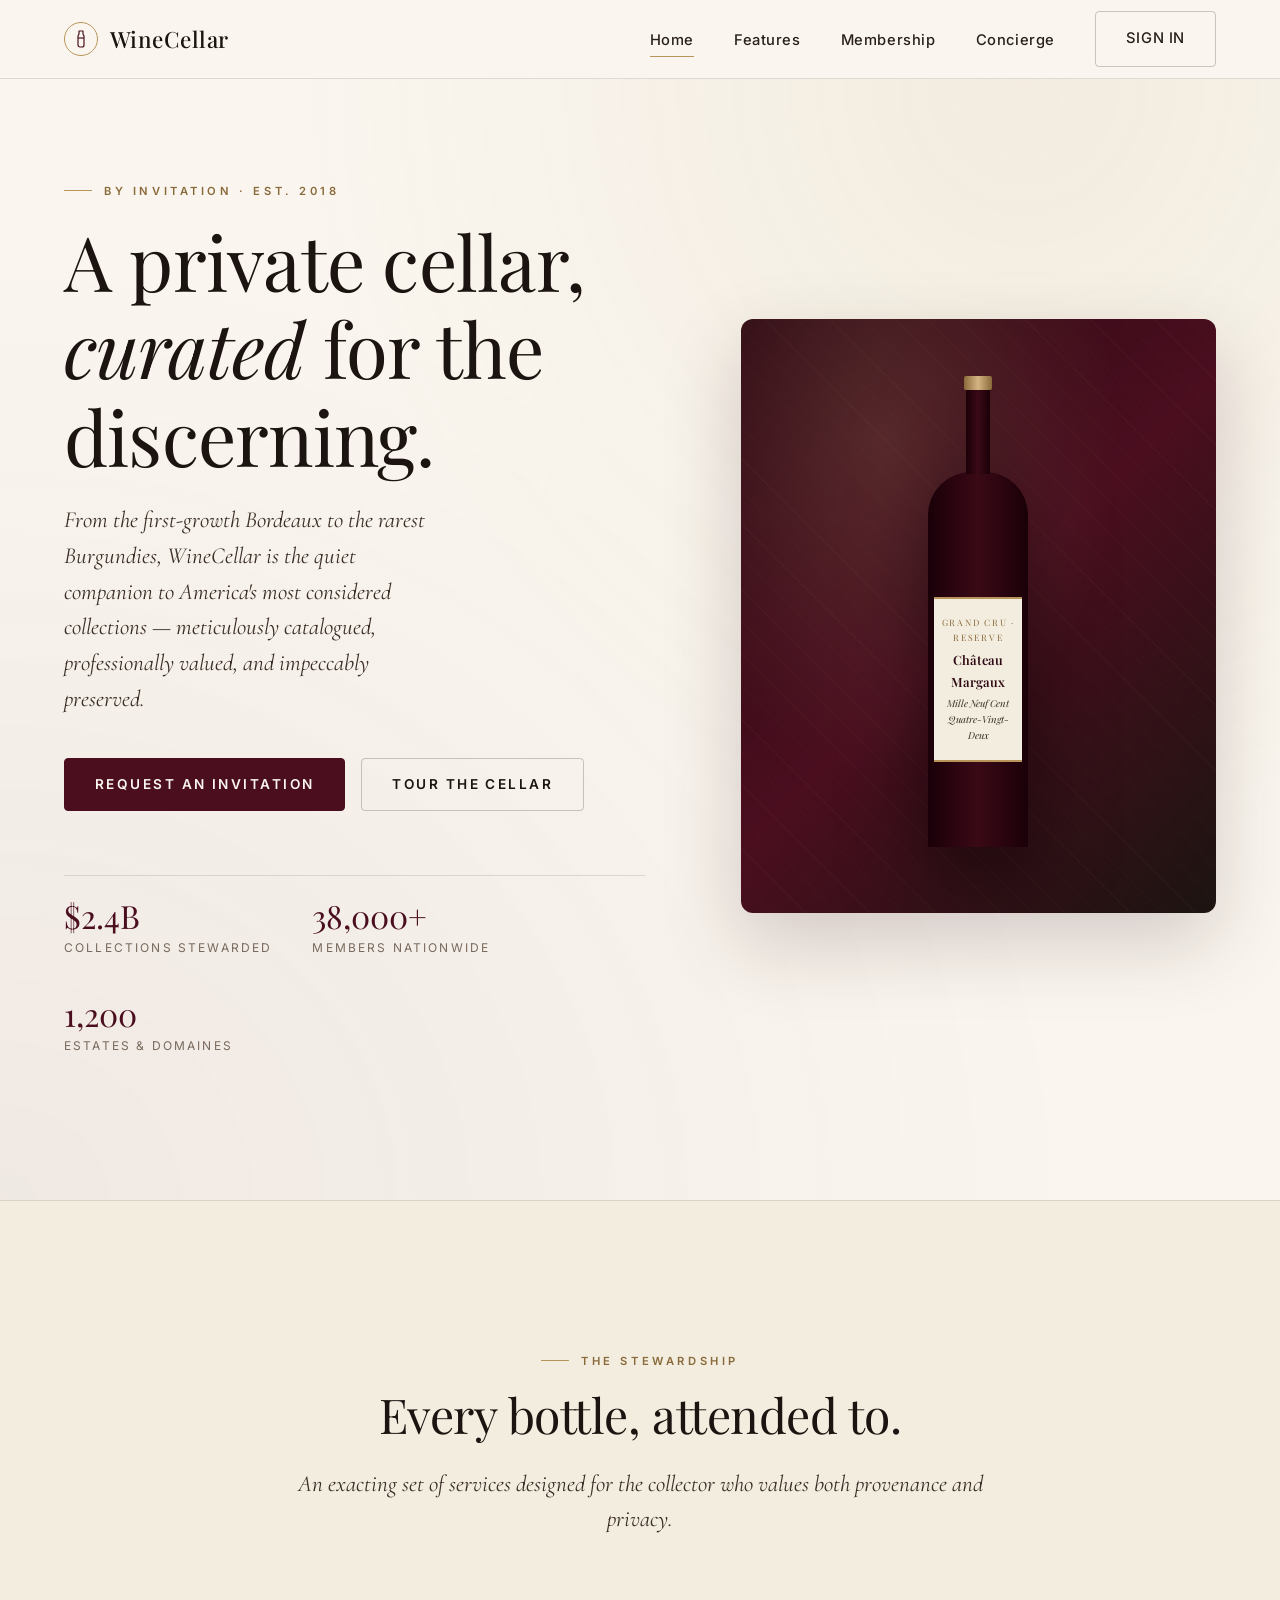
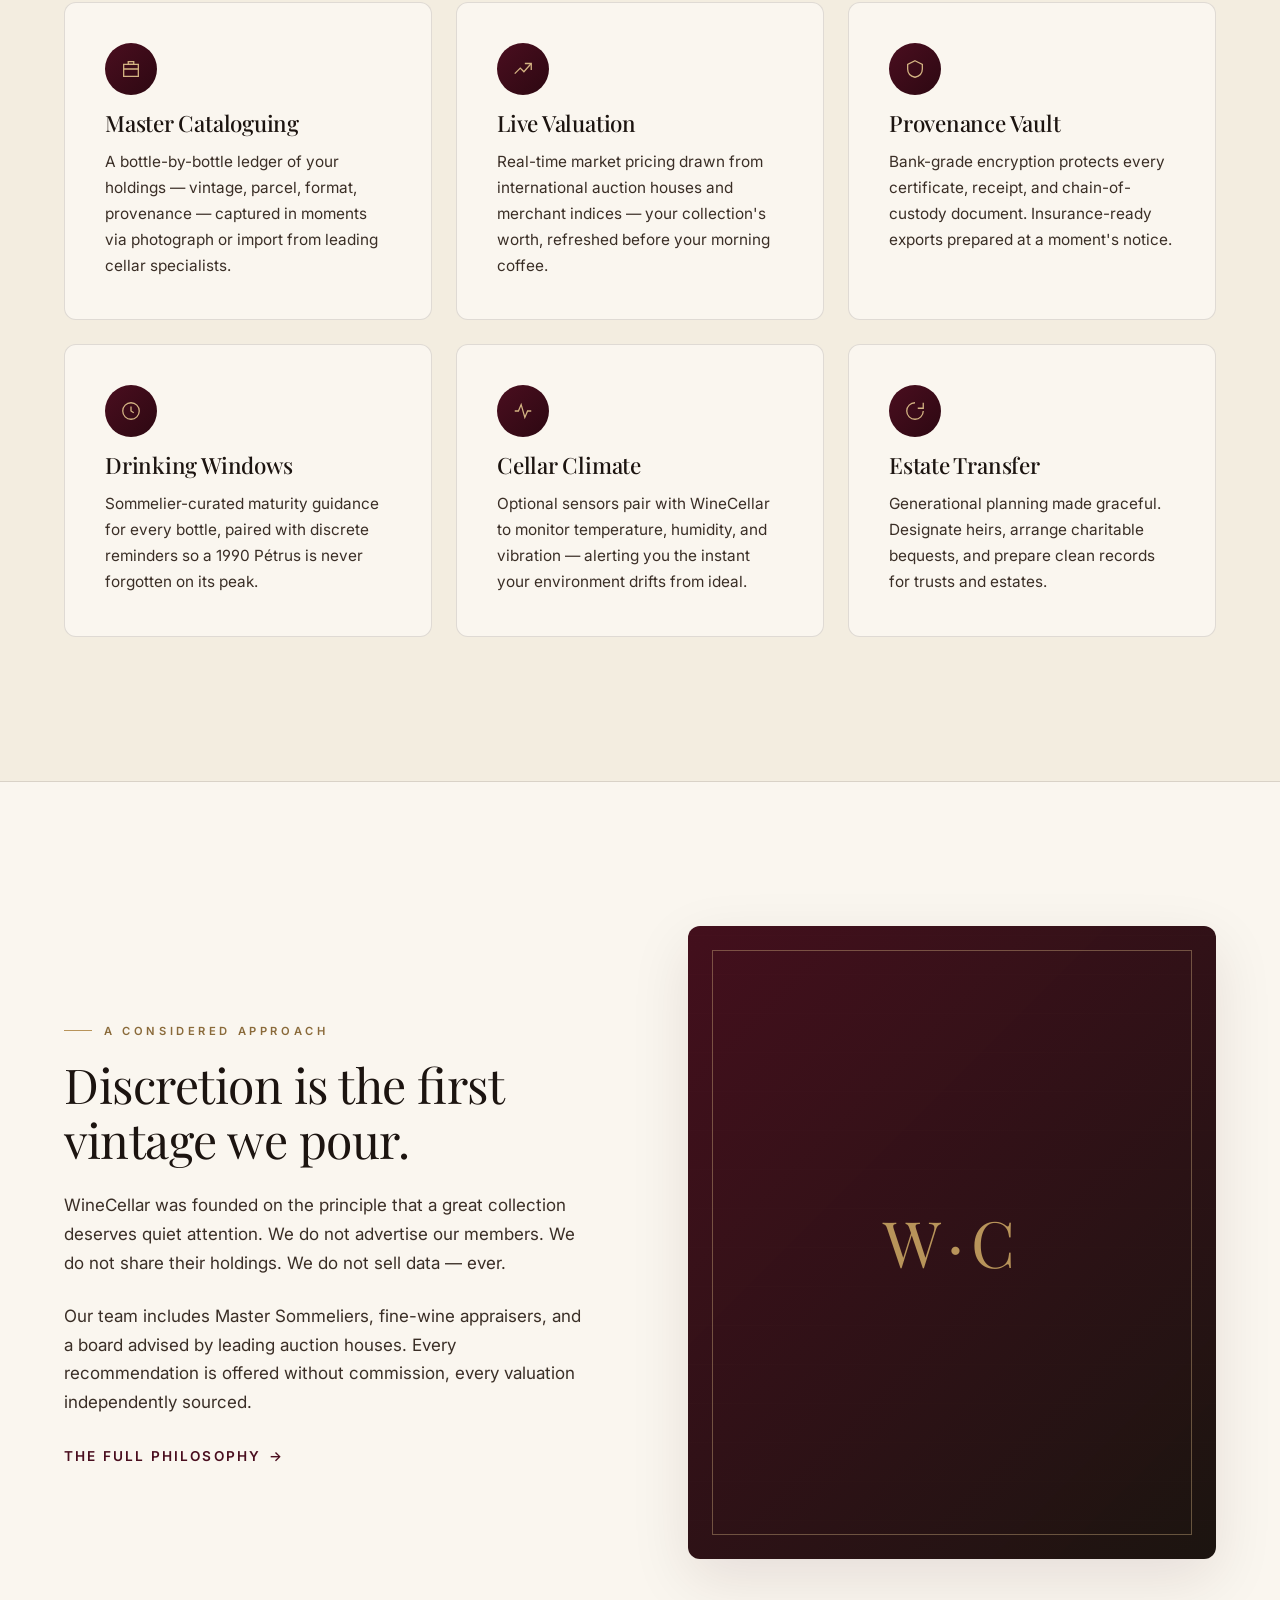
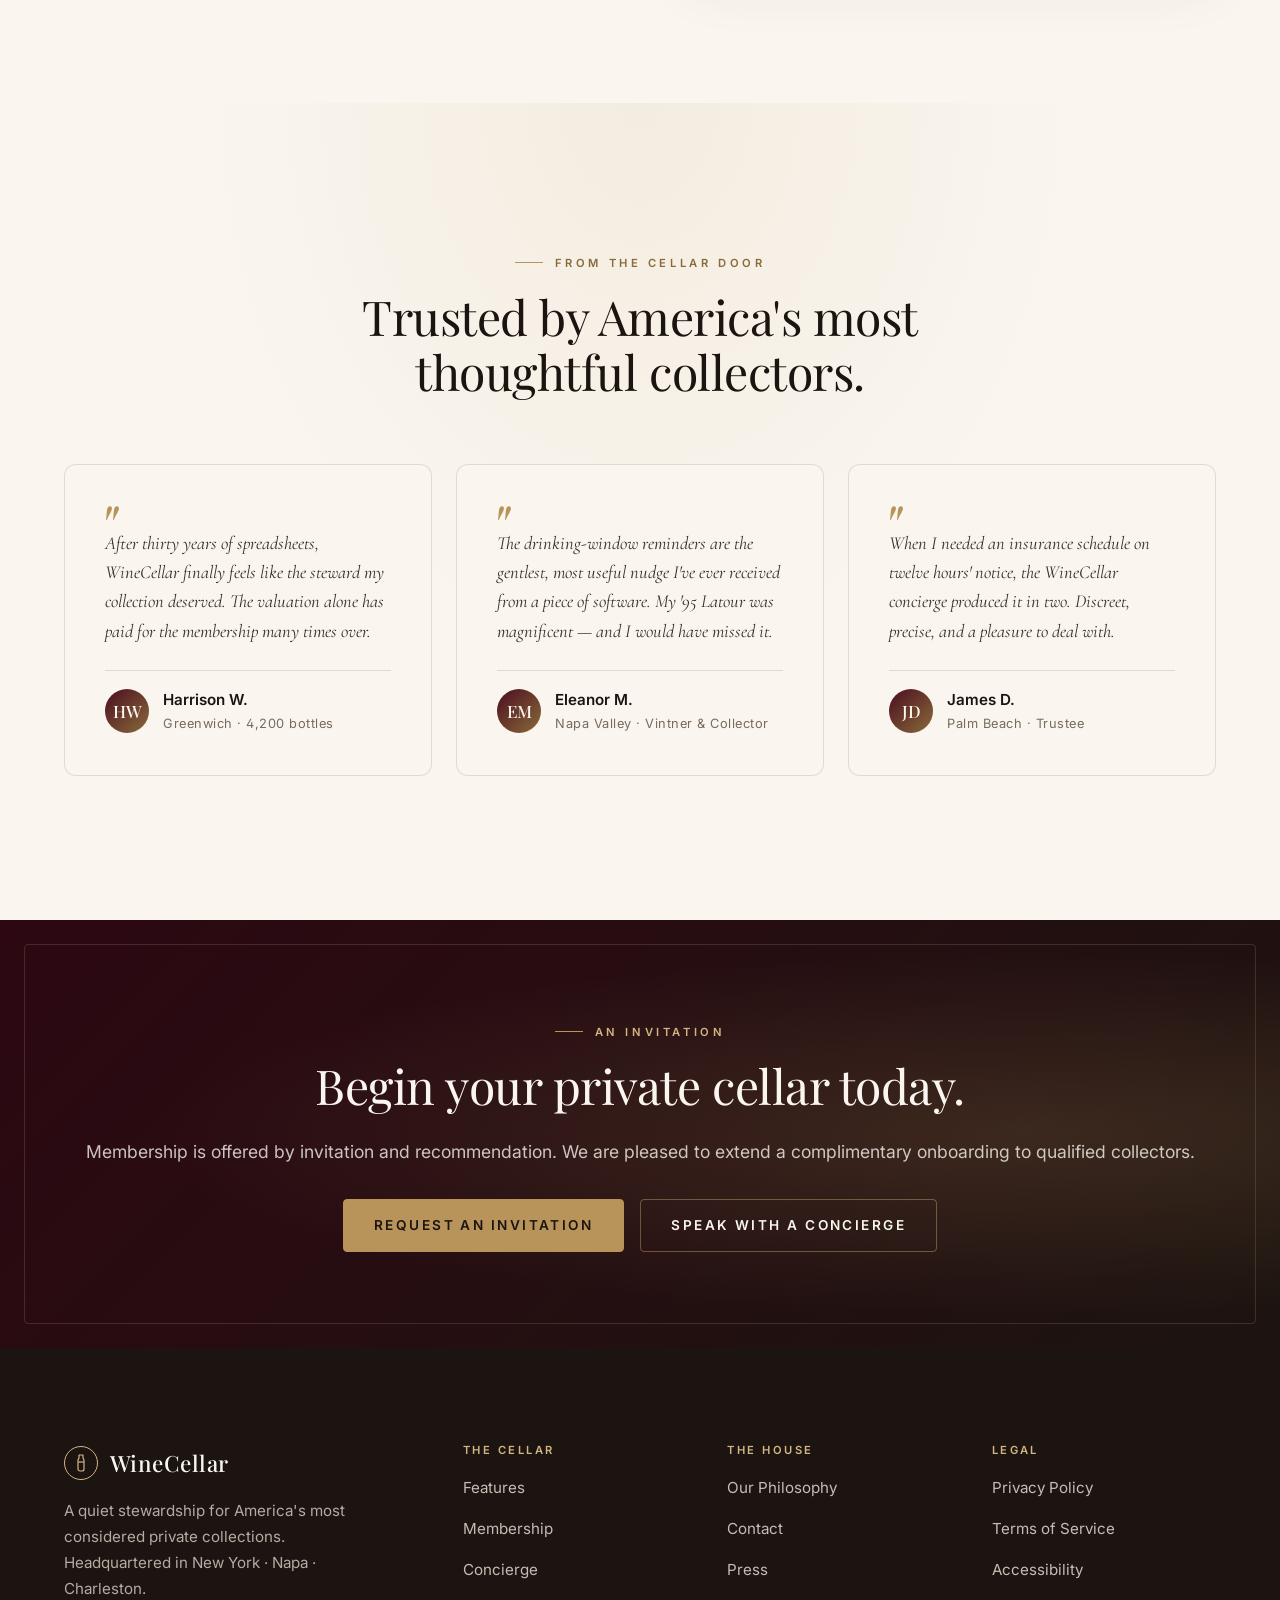
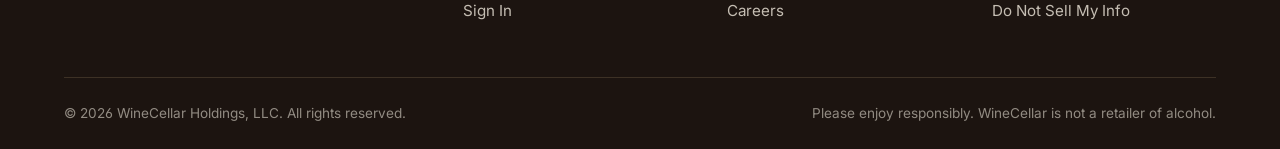
==== index.html @ 5994993a "Add public pages with luxury design system Static HTML/CSS/JS site for WineCellar tailored to U.S. c" ====
<!doctype html>
<html lang="en">
<head>
  <meta charset="utf-8" />
  <meta name="viewport" content="width=device-width, initial-scale=1" />
  <title>WineCellar — A Private Cellar, Curated for the Connoisseur</title>
  <meta name="description" content="The premier digital cellar for American collectors. Catalog, value, and steward your private wine collection with quiet sophistication." />
  <meta property="og:title" content="WineCellar — A Private Cellar, Curated" />
  <meta property="og:description" content="The premier digital cellar for American collectors of fine wine." />
  <meta property="og:type" content="website" />
  <link rel="preconnect" href="https://fonts.googleapis.com" />
  <link rel="preconnect" href="https://fonts.gstatic.com" crossorigin />
  <link href="https://fonts.googleapis.com/css2?family=Cormorant+Garamond:ital,wght@0,400;0,500;0,600;1,400;1,500&family=Inter:wght@400;500;600;700&family=Playfair+Display:ital,wght@0,400;0,500;0,600;1,400&display=swap" rel="stylesheet" />
  <link rel="stylesheet" href="assets/css/styles.css" />
</head>
<body>

<header class="nav">
  <div class="nav-inner">
    <a class="brand" href="index.html" aria-label="WineCellar home">
      <span class="brand-mark" aria-hidden="true">
        <svg width="14" height="18" viewBox="0 0 14 18" fill="none" xmlns="http://www.w3.org/2000/svg">
          <path d="M5 1h4v3l1 2v9a2 2 0 0 1-2 2H6a2 2 0 0 1-2-2V6l1-2V1Z" stroke="currentColor" stroke-width="1.2" stroke-linejoin="round"/>
          <path d="M4 8h6" stroke="currentColor" stroke-width="1.2"/>
        </svg>
      </span>
      WineCellar
    </a>
    <nav>
      <ul class="nav-links">
        <li><a href="index.html">Home</a></li>
        <li><a href="features.html">Features</a></li>
        <li><a href="pricing.html">Membership</a></li>
        <li><a href="support.html">Concierge</a></li>
        <li><a href="#" class="btn btn-ghost">Sign In</a></li>
      </ul>
      <button class="nav-toggle" aria-expanded="false" aria-label="Open menu">
        <svg width="22" height="22" viewBox="0 0 24 24" fill="none" stroke="currentColor" stroke-width="1.6"><path d="M4 7h16M4 12h16M4 17h16"/></svg>
      </button>
    </nav>
  </div>
</header>

<main>

<!-- HERO -->
<section class="hero">
  <div class="container">
    <div class="hero-grid">
      <div class="reveal">
        <span class="eyebrow">By Invitation · Est. 2018</span>
        <h1>A private cellar,<br/><em>curated&nbsp;</em>for the discerning.</h1>
        <p class="lede">From the first-growth Bordeaux to the rarest Burgundies, WineCellar is the quiet companion to America's most considered collections — meticulously catalogued, professionally valued, and impeccably preserved.</p>
        <div class="hero-actions">
          <a href="pricing.html" class="btn btn-primary">Request an Invitation</a>
          <a href="features.html" class="btn btn-ghost">Tour the Cellar</a>
        </div>
        <div class="hero-meta">
          <div class="hero-meta-item">
            <span class="num">$2.4B</span>
            <span class="label">Collections Stewarded</span>
          </div>
          <div class="hero-meta-item">
            <span class="num">38,000+</span>
            <span class="label">Members Nationwide</span>
          </div>
          <div class="hero-meta-item">
            <span class="num">1,200</span>
            <span class="label">Estates &amp; Domaines</span>
          </div>
        </div>
      </div>
      <div class="hero-art reveal" aria-hidden="true">
        <div class="hero-art-inner">
          <div class="bottle">
            <div class="bottle-neck"></div>
            <div class="bottle-shoulder"></div>
            <div class="bottle-body">
              <div class="bottle-label">
                <div class="label-mark">Grand Cru · Reserve</div>
                <div class="label-name">Château Margaux</div>
                <div class="label-year">Mille Neuf Cent Quatre-Vingt-Deux</div>
              </div>
            </div>
          </div>
        </div>
      </div>
    </div>
  </div>
</section>

<!-- FEATURES -->
<section class="features">
  <div class="container">
    <div class="features-head reveal">
      <span class="eyebrow">The Stewardship</span>
      <h2>Every bottle, attended to.</h2>
      <p class="lede">An exacting set of services designed for the collector who values both provenance and privacy.</p>
    </div>
    <div class="features-grid">
      <article class="feature-card reveal">
        <div class="feature-icon" aria-hidden="true">
          <svg width="22" height="22" viewBox="0 0 24 24" fill="none" stroke="currentColor" stroke-width="1.4"><path d="M4 7h16v13H4z"/><path d="M9 4h6v3H9zM4 12h16"/></svg>
        </div>
        <h3>Master Cataloguing</h3>
        <p>A bottle-by-bottle ledger of your holdings — vintage, parcel, format, provenance — captured in moments via photograph or import from leading cellar specialists.</p>
      </article>
      <article class="feature-card reveal">
        <div class="feature-icon" aria-hidden="true">
          <svg width="22" height="22" viewBox="0 0 24 24" fill="none" stroke="currentColor" stroke-width="1.4"><path d="M3 17l6-6 4 4 8-9"/><path d="M14 6h7v7"/></svg>
        </div>
        <h3>Live Valuation</h3>
        <p>Real-time market pricing drawn from international auction houses and merchant indices — your collection's worth, refreshed before your morning coffee.</p>
      </article>
      <article class="feature-card reveal">
        <div class="feature-icon" aria-hidden="true">
          <svg width="22" height="22" viewBox="0 0 24 24" fill="none" stroke="currentColor" stroke-width="1.4"><path d="M12 3l8 4v5c0 5-3.5 8-8 9-4.5-1-8-4-8-9V7l8-4z"/></svg>
        </div>
        <h3>Provenance Vault</h3>
        <p>Bank-grade encryption protects every certificate, receipt, and chain-of-custody document. Insurance-ready exports prepared at a moment's notice.</p>
      </article>
      <article class="feature-card reveal">
        <div class="feature-icon" aria-hidden="true">
          <svg width="22" height="22" viewBox="0 0 24 24" fill="none" stroke="currentColor" stroke-width="1.4"><circle cx="12" cy="12" r="9"/><path d="M12 7v5l3 2"/></svg>
        </div>
        <h3>Drinking Windows</h3>
        <p>Sommelier-curated maturity guidance for every bottle, paired with discrete reminders so a 1990 Pétrus is never forgotten on its peak.</p>
      </article>
      <article class="feature-card reveal">
        <div class="feature-icon" aria-hidden="true">
          <svg width="22" height="22" viewBox="0 0 24 24" fill="none" stroke="currentColor" stroke-width="1.4"><path d="M3 12h4l3-7 4 14 3-7h4"/></svg>
        </div>
        <h3>Cellar Climate</h3>
        <p>Optional sensors pair with WineCellar to monitor temperature, humidity, and vibration — alerting you the instant your environment drifts from ideal.</p>
      </article>
      <article class="feature-card reveal">
        <div class="feature-icon" aria-hidden="true">
          <svg width="22" height="22" viewBox="0 0 24 24" fill="none" stroke="currentColor" stroke-width="1.4"><path d="M21 12a9 9 0 1 1-9-9"/><path d="M21 3v6h-6"/></svg>
        </div>
        <h3>Estate Transfer</h3>
        <p>Generational planning made graceful. Designate heirs, arrange charitable bequests, and prepare clean records for trusts and estates.</p>
      </article>
    </div>
  </div>
</section>

<!-- EDITORIAL SPLIT -->
<section>
  <div class="container">
    <div class="split">
      <div class="reveal">
        <span class="eyebrow">A Considered Approach</span>
        <h2>Discretion is the first vintage we pour.</h2>
        <p>WineCellar was founded on the principle that a great collection deserves quiet attention. We do not advertise our members. We do not share their holdings. We do not sell data — ever.</p>
        <p>Our team includes Master Sommeliers, fine-wine appraisers, and a board advised by leading auction houses. Every recommendation is offered without commission, every valuation independently sourced.</p>
        <a href="features.html" class="btn-link">The full philosophy</a>
      </div>
      <div class="split-image reveal" aria-hidden="true">
        <div class="ornament">W·C</div>
      </div>
    </div>
  </div>
</section>

<!-- TESTIMONIALS -->
<section class="testimonials">
  <div class="container">
    <div class="features-head reveal">
      <span class="eyebrow">From the Cellar Door</span>
      <h2>Trusted by America's most thoughtful collectors.</h2>
    </div>
    <div class="testimonial-grid">
      <article class="testimonial reveal">
        <p class="testimonial-quote">After thirty years of spreadsheets, WineCellar finally feels like the steward my collection deserved. The valuation alone has paid for the membership many times over.</p>
        <div class="testimonial-meta">
          <div class="testimonial-avatar" aria-hidden="true">HW</div>
          <div>
            <div class="testimonial-name">Harrison W.</div>
            <div class="testimonial-role">Greenwich · 4,200 bottles</div>
          </div>
        </div>
      </article>
      <article class="testimonial reveal">
        <p class="testimonial-quote">The drinking-window reminders are the gentlest, most useful nudge I've ever received from a piece of software. My '95 Latour was magnificent — and I would have missed it.</p>
        <div class="testimonial-meta">
          <div class="testimonial-avatar" aria-hidden="true">EM</div>
          <div>
            <div class="testimonial-name">Eleanor M.</div>
            <div class="testimonial-role">Napa Valley · Vintner &amp; Collector</div>
          </div>
        </div>
      </article>
      <article class="testimonial reveal">
        <p class="testimonial-quote">When I needed an insurance schedule on twelve hours' notice, the WineCellar concierge produced it in two. Discreet, precise, and a pleasure to deal with.</p>
        <div class="testimonial-meta">
          <div class="testimonial-avatar" aria-hidden="true">JD</div>
          <div>
            <div class="testimonial-name">James D.</div>
            <div class="testimonial-role">Palm Beach · Trustee</div>
          </div>
        </div>
      </article>
    </div>
  </div>
</section>

<!-- CTA STRIP -->
<section class="cta-strip">
  <div class="container reveal">
    <span class="eyebrow">An Invitation</span>
    <h2>Begin your private cellar today.</h2>
    <p>Membership is offered by invitation and recommendation. We are pleased to extend a complimentary onboarding to qualified collectors.</p>
    <div style="margin-top: 2rem; display: flex; gap: 1rem; justify-content: center; flex-wrap: wrap;">
      <a href="pricing.html" class="btn btn-primary">Request an Invitation</a>
      <a href="support.html" class="btn btn-ghost" style="color: var(--ivory); border-color: rgba(212,180,131,0.4);">Speak with a Concierge</a>
    </div>
  </div>
</section>

</main>

<!-- FOOTER -->
<footer class="footer">
  <div class="container">
    <div class="footer-grid">
      <div>
        <a class="brand" href="index.html">
          <span class="brand-mark" aria-hidden="true" style="border-color: var(--gold-light); color: var(--gold-light);">
            <svg width="14" height="18" viewBox="0 0 14 18" fill="none"><path d="M5 1h4v3l1 2v9a2 2 0 0 1-2 2H6a2 2 0 0 1-2-2V6l1-2V1Z" stroke="currentColor" stroke-width="1.2" stroke-linejoin="round"/><path d="M4 8h6" stroke="currentColor" stroke-width="1.2"/></svg>
          </span>
          WineCellar
        </a>
        <p style="margin-top: 1rem; max-width: 32ch;">A quiet stewardship for America's most considered private collections. Headquartered in New York · Napa · Charleston.</p>
      </div>
      <div>
        <h4>The Cellar</h4>
        <ul>
          <li><a href="features.html">Features</a></li>
          <li><a href="pricing.html">Membership</a></li>
          <li><a href="support.html">Concierge</a></li>
          <li><a href="#">Sign In</a></li>
        </ul>
      </div>
      <div>
        <h4>The House</h4>
        <ul>
          <li><a href="index.html#about">Our Philosophy</a></li>
          <li><a href="support.html">Contact</a></li>
          <li><a href="#">Press</a></li>
          <li><a href="#">Careers</a></li>
        </ul>
      </div>
      <div>
        <h4>Legal</h4>
        <ul>
          <li><a href="privacy.html">Privacy Policy</a></li>
          <li><a href="terms.html">Terms of Service</a></li>
          <li><a href="#">Accessibility</a></li>
          <li><a href="#">Do Not Sell My Info</a></li>
        </ul>
      </div>
    </div>
    <div class="footer-bottom">
      <div>© <span data-year>2026</span> WineCellar Holdings, LLC. All rights reserved.</div>
      <div>Please enjoy responsibly. WineCellar is not a retailer of alcohol.</div>
    </div>
  </div>
</footer>

<script src="assets/js/main.js"></script>
</body>
</html>
---- assets/css/styles.css ----
/* ==========================================================================
   WineCellar — Luxury Public Pages
   A refined, editorial design system for collectors and connoisseurs.
   ========================================================================== */

:root {
  /* Palette — inspired by aged Bordeaux, brass, and ivory linen */
  --burgundy: #4a0e1f;
  --burgundy-deep: #2d0812;
  --burgundy-soft: #6b1a2e;
  --gold: #b8945a;
  --gold-light: #d4b483;
  --gold-deep: #8a6a3a;
  --ivory: #faf6ef;
  --cream: #f3ede0;
  --parchment: #ebe2cf;
  --charcoal: #1c1410;
  --slate: #3a2e26;
  --ink: #2a201a;
  --muted: #786a5d;
  --border: rgba(28, 20, 16, 0.12);
  --border-strong: rgba(28, 20, 16, 0.22);

  /* Typography */
  --font-serif: 'Cormorant Garamond', 'Playfair Display', 'Garamond', 'Times New Roman', serif;
  --font-display: 'Playfair Display', 'Cormorant Garamond', 'Garamond', serif;
  --font-sans: 'Inter', -apple-system, BlinkMacSystemFont, 'Segoe UI', system-ui, sans-serif;

  /* Spacing */
  --space-xs: 0.5rem;
  --space-sm: 1rem;
  --space-md: 1.5rem;
  --space-lg: 2.5rem;
  --space-xl: 4rem;
  --space-2xl: 6rem;
  --space-3xl: 9rem;

  /* Layout */
  --container: 1200px;
  --container-narrow: 880px;
  --radius: 4px;
  --radius-lg: 12px;

  /* Shadows */
  --shadow-soft: 0 8px 32px rgba(45, 8, 18, 0.06);
  --shadow-md: 0 20px 60px rgba(45, 8, 18, 0.10);
  --shadow-deep: 0 30px 80px rgba(45, 8, 18, 0.18);

  /* Transitions */
  --ease: cubic-bezier(0.22, 0.61, 0.36, 1);
}

/* Reset ------------------------------------------------------------------ */
*, *::before, *::after { box-sizing: border-box; }
html { scroll-behavior: smooth; -webkit-text-size-adjust: 100%; }
body {
  margin: 0;
  font-family: var(--font-sans);
  font-size: 17px;
  line-height: 1.7;
  color: var(--ink);
  background: var(--ivory);
  -webkit-font-smoothing: antialiased;
  -moz-osx-font-smoothing: grayscale;
  font-feature-settings: 'kern', 'liga', 'ss01';
}
img { max-width: 100%; display: block; }
a { color: var(--burgundy); text-decoration: none; transition: color 0.3s var(--ease); }
a:hover { color: var(--gold-deep); }

/* Typography ------------------------------------------------------------- */
h1, h2, h3, h4 {
  font-family: var(--font-display);
  font-weight: 500;
  color: var(--charcoal);
  letter-spacing: -0.01em;
  line-height: 1.15;
  margin: 0 0 var(--space-md);
}
h1 { font-size: clamp(2.75rem, 6vw, 4.75rem); font-weight: 400; }
h2 { font-size: clamp(2rem, 4vw, 3rem); font-weight: 400; }
h3 { font-size: clamp(1.4rem, 2.4vw, 1.875rem); font-weight: 500; }
h4 { font-size: 1.2rem; font-weight: 600; letter-spacing: 0.02em; }
p { margin: 0 0 var(--space-md); color: var(--slate); }
.lede {
  font-family: var(--font-serif);
  font-size: clamp(1.25rem, 1.8vw, 1.55rem);
  font-style: italic;
  line-height: 1.55;
  color: var(--slate);
}
.eyebrow {
  display: inline-block;
  font-family: var(--font-sans);
  font-size: 0.7rem;
  letter-spacing: 0.32em;
  text-transform: uppercase;
  color: var(--gold-deep);
  font-weight: 600;
  margin-bottom: var(--space-sm);
}
.eyebrow::before {
  content: '';
  display: inline-block;
  width: 28px;
  height: 1px;
  background: var(--gold);
  vertical-align: middle;
  margin-right: 12px;
  margin-bottom: 3px;
}

/* Layout ----------------------------------------------------------------- */
.container { max-width: var(--container); margin: 0 auto; padding: 0 var(--space-md); }
.container-narrow { max-width: var(--container-narrow); margin: 0 auto; padding: 0 var(--space-md); }
section { padding: var(--space-3xl) 0; }
.section-tight { padding: var(--space-2xl) 0; }
.center { text-align: center; }
.divider {
  display: block;
  width: 60px;
  height: 1px;
  background: var(--gold);
  margin: var(--space-md) auto;
  border: none;
}

/* Navigation ------------------------------------------------------------- */
.nav {
  position: sticky;
  top: 0;
  z-index: 50;
  background: rgba(250, 246, 239, 0.92);
  backdrop-filter: saturate(140%) blur(14px);
  -webkit-backdrop-filter: saturate(140%) blur(14px);
  border-bottom: 1px solid var(--border);
}
.nav-inner {
  display: flex;
  align-items: center;
  justify-content: space-between;
  height: 78px;
  max-width: var(--container);
  margin: 0 auto;
  padding: 0 var(--space-md);
}
.brand {
  display: flex;
  align-items: center;
  gap: 12px;
  font-family: var(--font-display);
  font-size: 1.4rem;
  font-weight: 500;
  color: var(--charcoal);
  letter-spacing: 0.02em;
}
.brand:hover { color: var(--burgundy); }
.brand-mark {
  width: 34px;
  height: 34px;
  display: grid;
  place-items: center;
  border: 1px solid var(--gold);
  border-radius: 50%;
  color: var(--burgundy);
}
.nav-links {
  display: flex;
  gap: var(--space-lg);
  align-items: center;
  list-style: none;
  margin: 0;
  padding: 0;
}
.nav-links a {
  color: var(--ink);
  font-size: 0.92rem;
  font-weight: 500;
  letter-spacing: 0.04em;
  position: relative;
}
.nav-links a:hover { color: var(--burgundy); }
.nav-links a.active::after {
  content: '';
  position: absolute;
  bottom: -8px;
  left: 0;
  right: 0;
  height: 1px;
  background: var(--gold);
}
.nav-toggle {
  display: none;
  background: none;
  border: none;
  cursor: pointer;
  padding: 8px;
  color: var(--ink);
}

/* Buttons ---------------------------------------------------------------- */
.btn {
  display: inline-flex;
  align-items: center;
  justify-content: center;
  gap: 10px;
  padding: 14px 30px;
  font-family: var(--font-sans);
  font-size: 0.85rem;
  font-weight: 600;
  letter-spacing: 0.18em;
  text-transform: uppercase;
  border-radius: var(--radius);
  border: 1px solid transparent;
  cursor: pointer;
  transition: all 0.3s var(--ease);
  white-space: nowrap;
}
.btn-primary {
  background: var(--burgundy);
  color: var(--ivory);
  border-color: var(--burgundy);
}
.btn-primary:hover {
  background: var(--burgundy-deep);
  color: var(--gold-light);
  transform: translateY(-1px);
  box-shadow: var(--shadow-md);
}
.btn-ghost {
  background: transparent;
  color: var(--charcoal);
  border-color: var(--border-strong);
}
.btn-ghost:hover {
  background: var(--charcoal);
  color: var(--ivory);
  border-color: var(--charcoal);
}
.btn-gold {
  background: var(--gold);
  color: var(--charcoal);
  border-color: var(--gold);
}
.btn-gold:hover {
  background: var(--gold-deep);
  color: var(--ivory);
  border-color: var(--gold-deep);
}
.btn-link {
  display: inline-flex;
  align-items: center;
  gap: 8px;
  color: var(--burgundy);
  font-weight: 600;
  font-size: 0.85rem;
  letter-spacing: 0.16em;
  text-transform: uppercase;
}
.btn-link::after {
  content: '→';
  transition: transform 0.3s var(--ease);
}
.btn-link:hover::after { transform: translateX(4px); }

/* Hero ------------------------------------------------------------------- */
.hero {
  position: relative;
  padding: var(--space-2xl) 0 var(--space-3xl);
  overflow: hidden;
  background:
    radial-gradient(ellipse at 80% 0%, rgba(184, 148, 90, 0.10), transparent 50%),
    radial-gradient(ellipse at 0% 100%, rgba(74, 14, 31, 0.06), transparent 60%),
    var(--ivory);
}
.hero-grid {
  display: grid;
  grid-template-columns: 1.1fr 0.9fr;
  gap: var(--space-2xl);
  align-items: center;
}
.hero h1 { margin-bottom: var(--space-md); }
.hero .lede { margin-bottom: var(--space-lg); max-width: 38ch; }
.hero-actions { display: flex; gap: var(--space-sm); flex-wrap: wrap; }
.hero-meta {
  margin-top: var(--space-xl);
  display: flex;
  gap: var(--space-lg);
  padding-top: var(--space-md);
  border-top: 1px solid var(--border);
  flex-wrap: wrap;
}
.hero-meta-item .num {
  font-family: var(--font-display);
  font-size: 2rem;
  color: var(--burgundy);
  display: block;
  line-height: 1;
}
.hero-meta-item .label {
  font-size: 0.75rem;
  letter-spacing: 0.18em;
  text-transform: uppercase;
  color: var(--muted);
  margin-top: 6px;
  display: block;
}

/* Hero artwork — pure CSS bottle illustration */
.hero-art {
  position: relative;
  aspect-ratio: 4 / 5;
  border-radius: var(--radius-lg);
  background:
    linear-gradient(135deg, #2d0812 0%, #4a0e1f 50%, #1c1410 100%);
  box-shadow: var(--shadow-deep);
  overflow: hidden;
  display: grid;
  place-items: center;
}
.hero-art::before {
  content: '';
  position: absolute;
  inset: 0;
  background:
    radial-gradient(ellipse at 30% 20%, rgba(212, 180, 131, 0.18), transparent 50%),
    repeating-linear-gradient(45deg, transparent 0 22px, rgba(184, 148, 90, 0.04) 22px 23px);
}
.hero-art-inner {
  position: relative;
  width: 60%;
  height: 78%;
  display: flex;
  flex-direction: column;
  align-items: center;
}
.bottle {
  position: relative;
  width: 100px;
  height: 100%;
  display: flex;
  flex-direction: column;
  align-items: center;
  filter: drop-shadow(0 30px 40px rgba(0,0,0,0.5));
}
.bottle-neck {
  width: 24px;
  height: 90px;
  background: linear-gradient(90deg, #1a0008 0%, #3a0916 50%, #1a0008 100%);
  border-radius: 4px 4px 0 0;
  position: relative;
}
.bottle-neck::before {
  content: '';
  position: absolute;
  top: -8px;
  left: -2px;
  right: -2px;
  height: 14px;
  background: linear-gradient(90deg, var(--gold-deep), var(--gold-light) 50%, var(--gold-deep));
  border-radius: 2px;
}
.bottle-shoulder {
  width: 100px;
  height: 50px;
  background: linear-gradient(90deg, #1a0008 0%, #3a0916 50%, #1a0008 100%);
  border-radius: 50% 50% 8px 8px / 100% 100% 8px 8px;
  margin-top: -2px;
}
.bottle-body {
  width: 100px;
  flex: 1;
  background: linear-gradient(90deg, #1a0008 0%, #3a0916 50%, #1a0008 100%);
  margin-top: -8px;
  position: relative;
}
.bottle-label {
  position: absolute;
  top: 25%;
  left: 50%;
  transform: translateX(-50%);
  width: 88%;
  background: var(--cream);
  padding: 16px 6px;
  text-align: center;
  border-top: 2px solid var(--gold);
  border-bottom: 2px solid var(--gold);
  font-family: var(--font-display);
}
.bottle-label .label-mark {
  font-size: 0.55rem;
  letter-spacing: 0.2em;
  color: var(--gold-deep);
  text-transform: uppercase;
}
.bottle-label .label-name {
  font-size: 0.8rem;
  color: var(--burgundy-deep);
  margin: 4px 0 2px;
  font-weight: 600;
}
.bottle-label .label-year {
  font-size: 0.6rem;
  color: var(--slate);
  font-style: italic;
}

/* Features --------------------------------------------------------------- */
.features {
  background: var(--cream);
  border-top: 1px solid var(--border);
  border-bottom: 1px solid var(--border);
}
.features-head { max-width: 720px; margin: 0 auto var(--space-xl); text-align: center; }
.features-grid {
  display: grid;
  grid-template-columns: repeat(3, 1fr);
  gap: var(--space-md);
}
.feature-card {
  background: var(--ivory);
  border: 1px solid var(--border);
  border-radius: var(--radius-lg);
  padding: var(--space-lg);
  transition: all 0.4s var(--ease);
  position: relative;
}
.feature-card:hover {
  transform: translateY(-4px);
  border-color: var(--gold);
  box-shadow: var(--shadow-md);
}
.feature-icon {
  width: 52px;
  height: 52px;
  display: grid;
  place-items: center;
  border-radius: 50%;
  background: linear-gradient(135deg, var(--burgundy), var(--burgundy-deep));
  color: var(--gold-light);
  margin-bottom: var(--space-sm);
}
.feature-card h3 { margin-bottom: 12px; font-size: 1.4rem; }
.feature-card p { font-size: 0.96rem; margin-bottom: 0; }

/* Editorial split section ------------------------------------------------ */
.split {
  display: grid;
  grid-template-columns: 1fr 1fr;
  gap: var(--space-2xl);
  align-items: center;
}
.split-image {
  aspect-ratio: 5 / 6;
  border-radius: var(--radius-lg);
  background:
    linear-gradient(135deg, rgba(74, 14, 31, 0.85), rgba(28, 20, 16, 0.92)),
    repeating-linear-gradient(0deg, transparent 0 38px, rgba(212, 180, 131, 0.06) 38px 39px),
    var(--charcoal);
  position: relative;
  overflow: hidden;
  box-shadow: var(--shadow-md);
}
.split-image::after {
  content: '';
  position: absolute;
  inset: 24px;
  border: 1px solid rgba(212, 180, 131, 0.4);
  pointer-events: none;
}
.split-image .ornament {
  position: absolute;
  inset: 0;
  display: grid;
  place-items: center;
  font-family: var(--font-display);
  font-size: 4rem;
  color: var(--gold);
  letter-spacing: 0.1em;
}

/* Testimonials ----------------------------------------------------------- */
.testimonials {
  background:
    radial-gradient(ellipse at 50% 0%, rgba(184, 148, 90, 0.10), transparent 50%),
    var(--ivory);
}
.testimonial-grid {
  display: grid;
  grid-template-columns: repeat(3, 1fr);
  gap: var(--space-md);
  margin-top: var(--space-xl);
}
.testimonial {
  background: var(--ivory);
  border: 1px solid var(--border);
  border-radius: var(--radius-lg);
  padding: var(--space-lg);
}
.testimonial-quote {
  font-family: var(--font-serif);
  font-size: 1.15rem;
  font-style: italic;
  line-height: 1.6;
  color: var(--slate);
  margin-bottom: var(--space-md);
  position: relative;
  padding-top: 24px;
}
.testimonial-quote::before {
  content: '"';
  position: absolute;
  top: -10px;
  left: -8px;
  font-family: var(--font-display);
  font-size: 4rem;
  color: var(--gold);
  line-height: 1;
}
.testimonial-meta {
  display: flex;
  align-items: center;
  gap: 14px;
  border-top: 1px solid var(--border);
  padding-top: var(--space-sm);
}
.testimonial-avatar {
  width: 44px;
  height: 44px;
  border-radius: 50%;
  background: linear-gradient(135deg, var(--burgundy), var(--gold-deep));
  color: var(--ivory);
  display: grid;
  place-items: center;
  font-family: var(--font-display);
  font-weight: 500;
}
.testimonial-name { font-weight: 600; color: var(--charcoal); font-size: 0.95rem; }
.testimonial-role { font-size: 0.8rem; color: var(--muted); letter-spacing: 0.04em; }

/* CTA strip -------------------------------------------------------------- */
.cta-strip {
  background:
    radial-gradient(ellipse at 80% 50%, rgba(184, 148, 90, 0.18), transparent 60%),
    linear-gradient(135deg, var(--burgundy-deep), var(--charcoal));
  color: var(--ivory);
  padding: var(--space-2xl) 0;
  position: relative;
  overflow: hidden;
}
.cta-strip::before {
  content: '';
  position: absolute;
  inset: 24px;
  border: 1px solid rgba(212, 180, 131, 0.18);
  pointer-events: none;
  border-radius: 4px;
}
.cta-strip h2 { color: var(--ivory); }
.cta-strip p { color: rgba(250, 246, 239, 0.78); font-size: 1.1rem; }
.cta-strip .eyebrow { color: var(--gold-light); }
.cta-strip .container { position: relative; z-index: 1; text-align: center; }
.cta-strip .btn-primary { background: var(--gold); color: var(--charcoal); border-color: var(--gold); }
.cta-strip .btn-primary:hover { background: var(--gold-light); color: var(--burgundy-deep); }

/* Pricing ---------------------------------------------------------------- */
.pricing-grid {
  display: grid;
  grid-template-columns: repeat(3, 1fr);
  gap: var(--space-md);
  margin-top: var(--space-xl);
}
.tier {
  background: var(--ivory);
  border: 1px solid var(--border);
  border-radius: var(--radius-lg);
  padding: var(--space-lg);
  display: flex;
  flex-direction: column;
  position: relative;
  transition: all 0.4s var(--ease);
}
.tier:hover { transform: translateY(-4px); box-shadow: var(--shadow-md); }
.tier-featured {
  background:
    linear-gradient(135deg, var(--burgundy-deep), var(--charcoal));
  color: var(--ivory);
  border: 1px solid var(--gold);
  transform: scale(1.02);
}
.tier-featured:hover { transform: scale(1.02) translateY(-4px); }
.tier-featured h3, .tier-featured .tier-price { color: var(--ivory); }
.tier-featured .tier-desc, .tier-featured ul li { color: rgba(250, 246, 239, 0.82); }
.tier-featured ul li::before { color: var(--gold-light); }
.tier-badge {
  position: absolute;
  top: -12px;
  left: 50%;
  transform: translateX(-50%);
  background: var(--gold);
  color: var(--charcoal);
  padding: 6px 16px;
  font-size: 0.7rem;
  letter-spacing: 0.2em;
  text-transform: uppercase;
  font-weight: 600;
  border-radius: 999px;
}
.tier h3 { margin-bottom: 8px; }
.tier-desc { font-size: 0.95rem; color: var(--muted); margin-bottom: var(--space-md); }
.tier-price {
  font-family: var(--font-display);
  font-size: 3rem;
  color: var(--charcoal);
  margin: var(--space-sm) 0 4px;
  line-height: 1;
}
.tier-price .per { font-size: 0.95rem; color: var(--muted); font-family: var(--font-sans); }
.tier ul {
  list-style: none;
  padding: 0;
  margin: var(--space-md) 0 var(--space-lg);
  flex: 1;
}
.tier ul li {
  position: relative;
  padding-left: 28px;
  margin-bottom: 12px;
  font-size: 0.95rem;
  color: var(--slate);
}
.tier ul li::before {
  content: '✦';
  position: absolute;
  left: 4px;
  top: 0;
  color: var(--gold);
}

/* FAQ -------------------------------------------------------------------- */
.faq { max-width: 820px; margin: 0 auto; }
.faq-item {
  border-bottom: 1px solid var(--border);
  padding: var(--space-md) 0;
}
.faq-q {
  display: flex;
  justify-content: space-between;
  align-items: center;
  cursor: pointer;
  font-family: var(--font-display);
  font-size: 1.3rem;
  color: var(--charcoal);
  font-weight: 500;
  list-style: none;
}
.faq-q::-webkit-details-marker { display: none; }
.faq-q::after {
  content: '+';
  font-family: var(--font-display);
  font-size: 1.6rem;
  color: var(--gold-deep);
  transition: transform 0.3s var(--ease);
}
.faq-item[open] .faq-q::after { transform: rotate(45deg); }
.faq-a { padding-top: var(--space-sm); color: var(--slate); }

/* Long-form / legal ------------------------------------------------------ */
.legal {
  padding: var(--space-2xl) 0;
}
.legal-header {
  border-bottom: 1px solid var(--border);
  padding-bottom: var(--space-md);
  margin-bottom: var(--space-lg);
}
.legal-header .updated {
  color: var(--muted);
  font-size: 0.9rem;
  letter-spacing: 0.05em;
}
.legal-grid {
  display: grid;
  grid-template-columns: 240px 1fr;
  gap: var(--space-xl);
  align-items: start;
}
.toc {
  position: sticky;
  top: 110px;
  font-size: 0.9rem;
}
.toc h4 {
  font-family: var(--font-sans);
  font-size: 0.7rem;
  letter-spacing: 0.2em;
  text-transform: uppercase;
  color: var(--muted);
  margin-bottom: var(--space-sm);
}
.toc ul { list-style: none; padding: 0; margin: 0; }
.toc li { margin-bottom: 10px; }
.toc a { color: var(--slate); }
.toc a:hover { color: var(--burgundy); }
.legal-body h2 {
  font-size: 1.7rem;
  margin-top: var(--space-xl);
  padding-top: var(--space-md);
  border-top: 1px solid var(--border);
}
.legal-body h2:first-of-type { border-top: none; padding-top: 0; margin-top: 0; }
.legal-body h3 { font-size: 1.2rem; margin-top: var(--space-md); font-family: var(--font-sans); }
.legal-body ul, .legal-body ol { padding-left: 1.5rem; color: var(--slate); }
.legal-body li { margin-bottom: 8px; }

/* Support / Help --------------------------------------------------------- */
.support-search {
  max-width: 640px;
  margin: var(--space-lg) auto 0;
  position: relative;
}
.support-search input {
  width: 100%;
  padding: 18px 24px 18px 56px;
  font-family: var(--font-sans);
  font-size: 1rem;
  border: 1px solid var(--border-strong);
  border-radius: 999px;
  background: var(--ivory);
  color: var(--ink);
  transition: all 0.3s var(--ease);
}
.support-search input:focus {
  outline: none;
  border-color: var(--gold);
  box-shadow: 0 0 0 4px rgba(184, 148, 90, 0.15);
}
.support-search svg {
  position: absolute;
  top: 50%;
  left: 22px;
  transform: translateY(-50%);
  color: var(--muted);
}
.help-grid {
  display: grid;
  grid-template-columns: repeat(3, 1fr);
  gap: var(--space-md);
  margin-top: var(--space-xl);
}
.help-card {
  background: var(--ivory);
  border: 1px solid var(--border);
  border-radius: var(--radius-lg);
  padding: var(--space-lg);
  transition: all 0.3s var(--ease);
}
.help-card:hover { transform: translateY(-2px); border-color: var(--gold); box-shadow: var(--shadow-soft); }
.help-card h3 { font-size: 1.25rem; }
.help-card p { font-size: 0.95rem; }
.help-card ul { list-style: none; padding: 0; margin: var(--space-sm) 0 0; }
.help-card ul li { padding: 6px 0; border-top: 1px solid var(--border); font-size: 0.92rem; }
.help-card ul li:first-child { border-top: none; }

/* Contact card */
.concierge {
  background: linear-gradient(135deg, var(--burgundy-deep), var(--charcoal));
  color: var(--ivory);
  border-radius: var(--radius-lg);
  padding: var(--space-xl);
  margin-top: var(--space-xl);
  text-align: center;
  position: relative;
  overflow: hidden;
}
.concierge::before {
  content: '';
  position: absolute;
  inset: 18px;
  border: 1px solid rgba(212, 180, 131, 0.3);
  pointer-events: none;
  border-radius: 6px;
}
.concierge h2 { color: var(--ivory); }
.concierge p { color: rgba(250, 246, 239, 0.8); }
.concierge .eyebrow { color: var(--gold-light); }
.concierge-actions { display: flex; gap: var(--space-sm); justify-content: center; flex-wrap: wrap; margin-top: var(--space-md); position: relative; z-index: 1; }

/* Footer ----------------------------------------------------------------- */
.footer {
  background: var(--charcoal);
  color: var(--cream);
  padding: var(--space-2xl) 0 var(--space-md);
  position: relative;
}
.footer-grid {
  display: grid;
  grid-template-columns: 1.6fr 1fr 1fr 1fr;
  gap: var(--space-lg);
  padding-bottom: var(--space-lg);
  border-bottom: 1px solid rgba(212, 180, 131, 0.18);
}
.footer .brand { color: var(--ivory); }
.footer .brand:hover { color: var(--gold-light); }
.footer p { color: rgba(243, 237, 224, 0.7); font-size: 0.95rem; }
.footer h4 {
  font-family: var(--font-sans);
  font-size: 0.7rem;
  letter-spacing: 0.22em;
  text-transform: uppercase;
  color: var(--gold-light);
  margin-bottom: var(--space-sm);
}
.footer ul { list-style: none; padding: 0; margin: 0; }
.footer ul li { margin-bottom: 12px; }
.footer ul a { color: rgba(243, 237, 224, 0.78); font-size: 0.95rem; }
.footer ul a:hover { color: var(--gold-light); }
.footer-bottom {
  padding-top: var(--space-md);
  display: flex;
  justify-content: space-between;
  align-items: center;
  font-size: 0.85rem;
  color: rgba(243, 237, 224, 0.55);
  flex-wrap: wrap;
  gap: var(--space-sm);
}
.footer-bottom a { color: rgba(243, 237, 224, 0.7); }
.footer-bottom a:hover { color: var(--gold-light); }

/* 404 -------------------------------------------------------------------- */
.error-page {
  min-height: calc(100vh - 78px);
  display: grid;
  place-items: center;
  background:
    radial-gradient(ellipse at 50% 0%, rgba(184, 148, 90, 0.10), transparent 50%),
    var(--ivory);
  text-align: center;
  padding: var(--space-2xl) var(--space-md);
}
.error-page .num {
  font-family: var(--font-display);
  font-size: clamp(7rem, 20vw, 14rem);
  line-height: 0.9;
  color: var(--burgundy);
  letter-spacing: 0.05em;
}
.error-page p { max-width: 520px; margin: 0 auto var(--space-lg); }

/* Animations ------------------------------------------------------------- */
@keyframes fadeUp {
  from { opacity: 0; transform: translateY(16px); }
  to { opacity: 1; transform: none; }
}
.reveal { opacity: 0; transform: translateY(16px); transition: opacity 0.8s var(--ease), transform 0.8s var(--ease); }
.reveal.is-visible { opacity: 1; transform: none; }

/* Responsive ------------------------------------------------------------- */
@media (max-width: 960px) {
  section { padding: var(--space-2xl) 0; }
  .hero-grid, .split, .legal-grid { grid-template-columns: 1fr; gap: var(--space-xl); }
  .features-grid, .testimonial-grid, .pricing-grid, .help-grid, .footer-grid {
    grid-template-columns: 1fr;
  }
  .toc { position: static; }
  .tier-featured { transform: none; }
  .tier-featured:hover { transform: translateY(-4px); }
  .footer-grid { gap: var(--space-md); }
}
@media (max-width: 720px) {
  .nav-links { display: none; }
  .nav-toggle { display: inline-flex; }
  .nav-links.is-open {
    display: flex;
    position: absolute;
    top: 78px;
    left: 0;
    right: 0;
    flex-direction: column;
    background: var(--ivory);
    padding: var(--space-md);
    border-bottom: 1px solid var(--border);
    gap: var(--space-md);
  }
  .hero-meta { gap: var(--space-md); }
  .hero-actions { flex-direction: column; align-items: stretch; }
  .hero-actions .btn { width: 100%; }
  body { font-size: 16px; }
}

/* Print ------------------------------------------------------------------ */
@media print {
  .nav, .footer, .cta-strip, .hero-art, .toc { display: none; }
  body { background: white; color: black; }
}
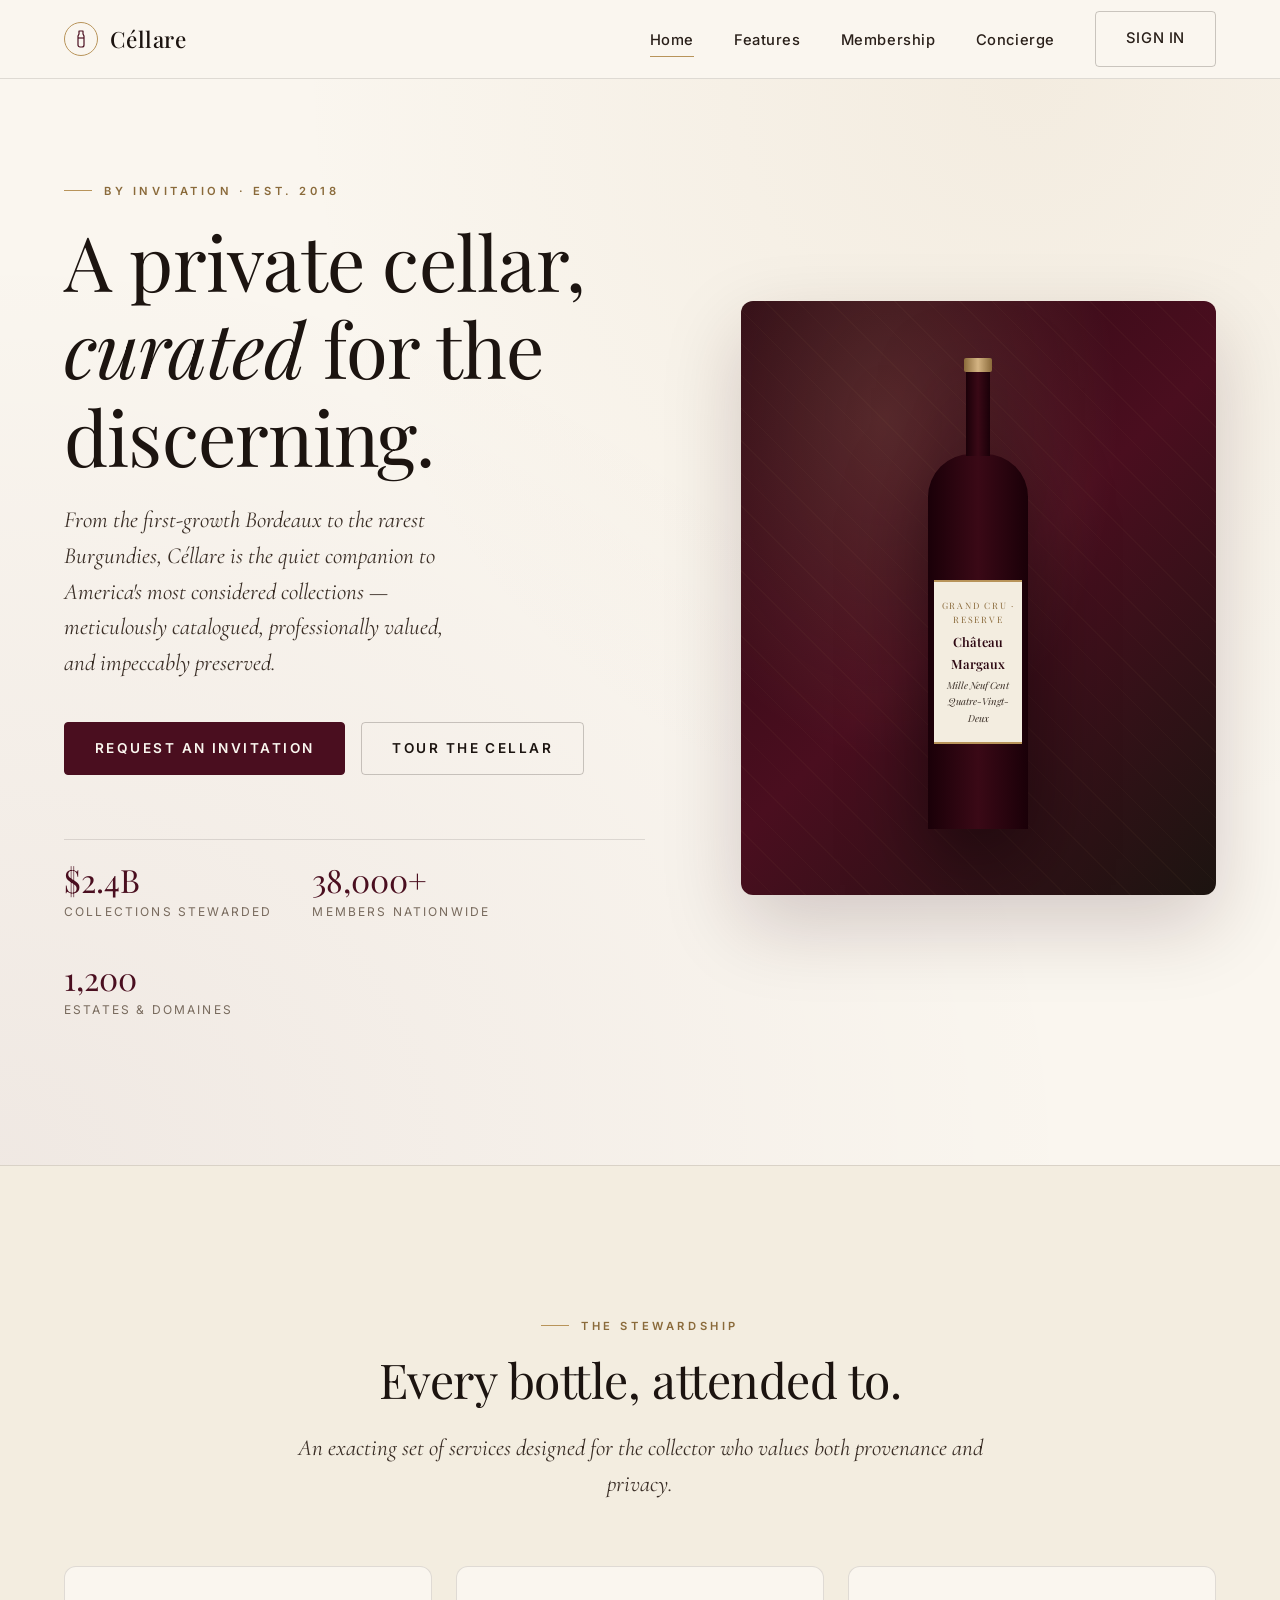
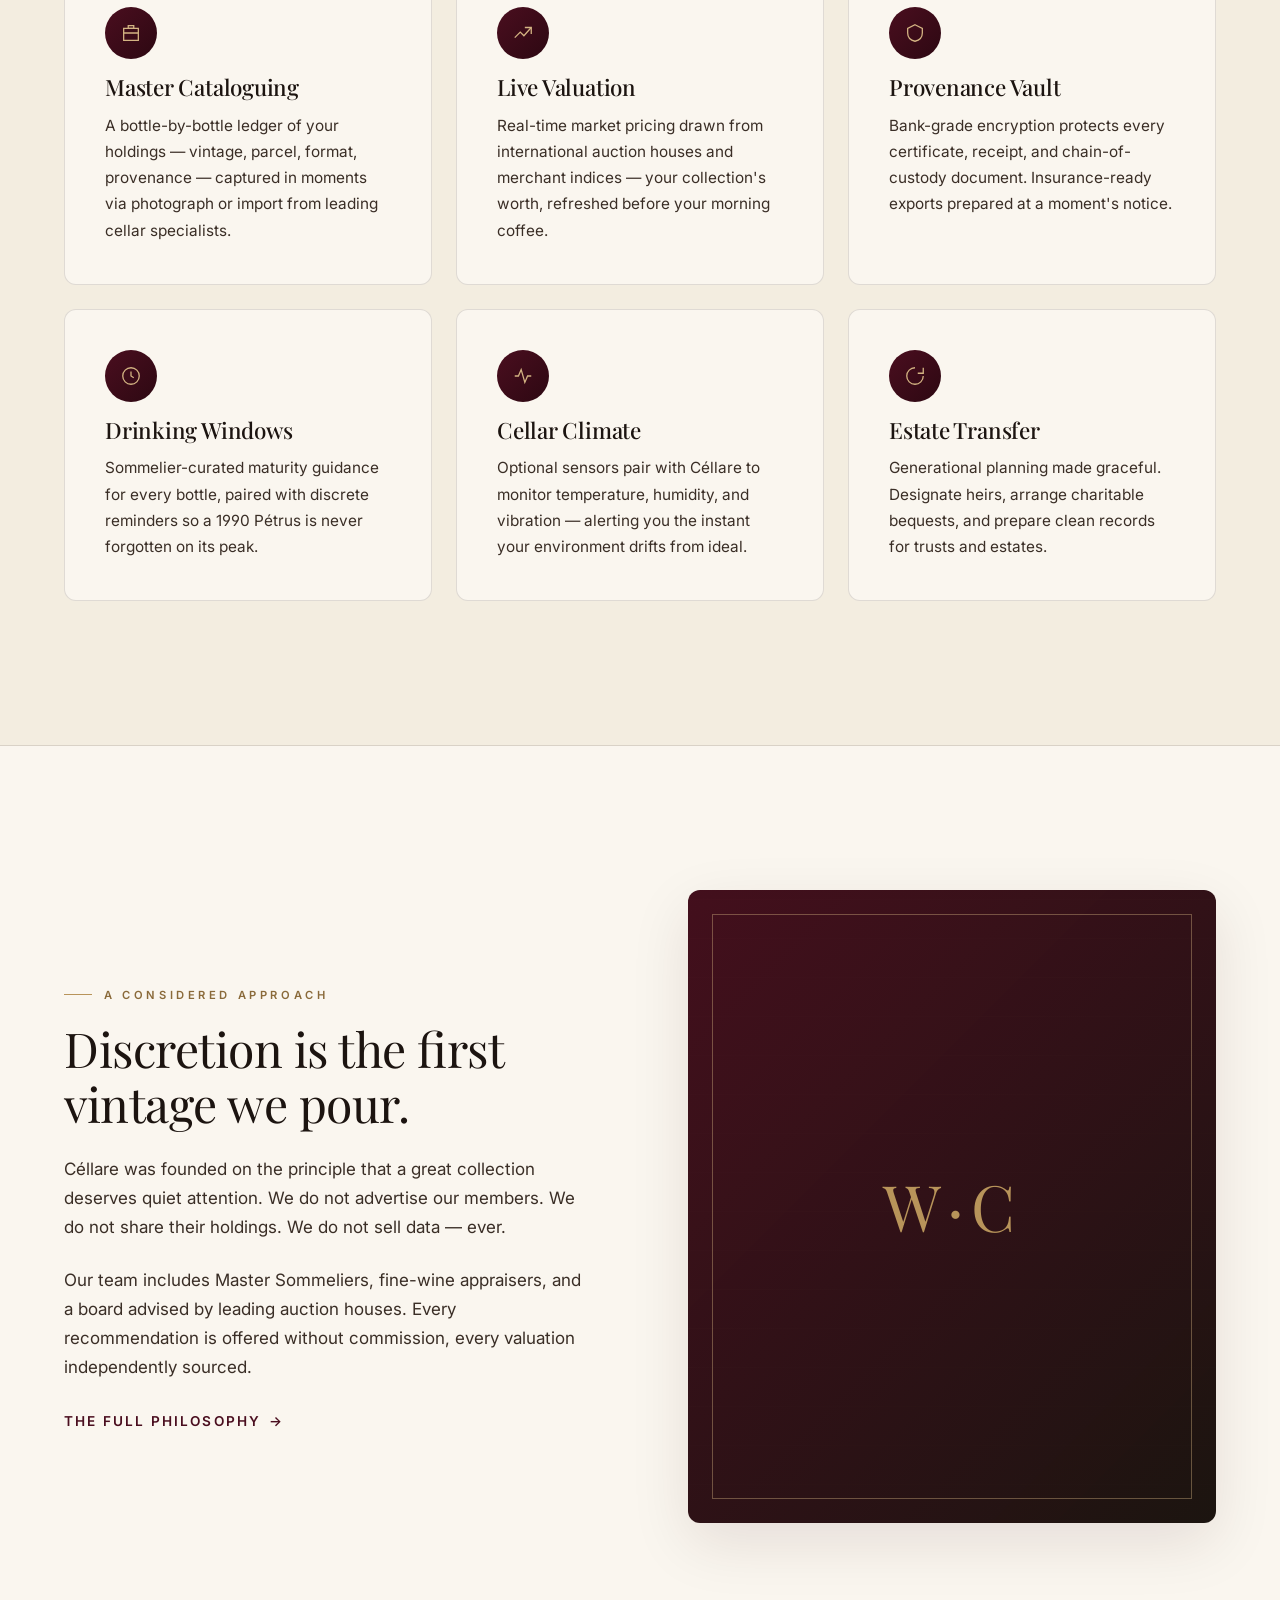
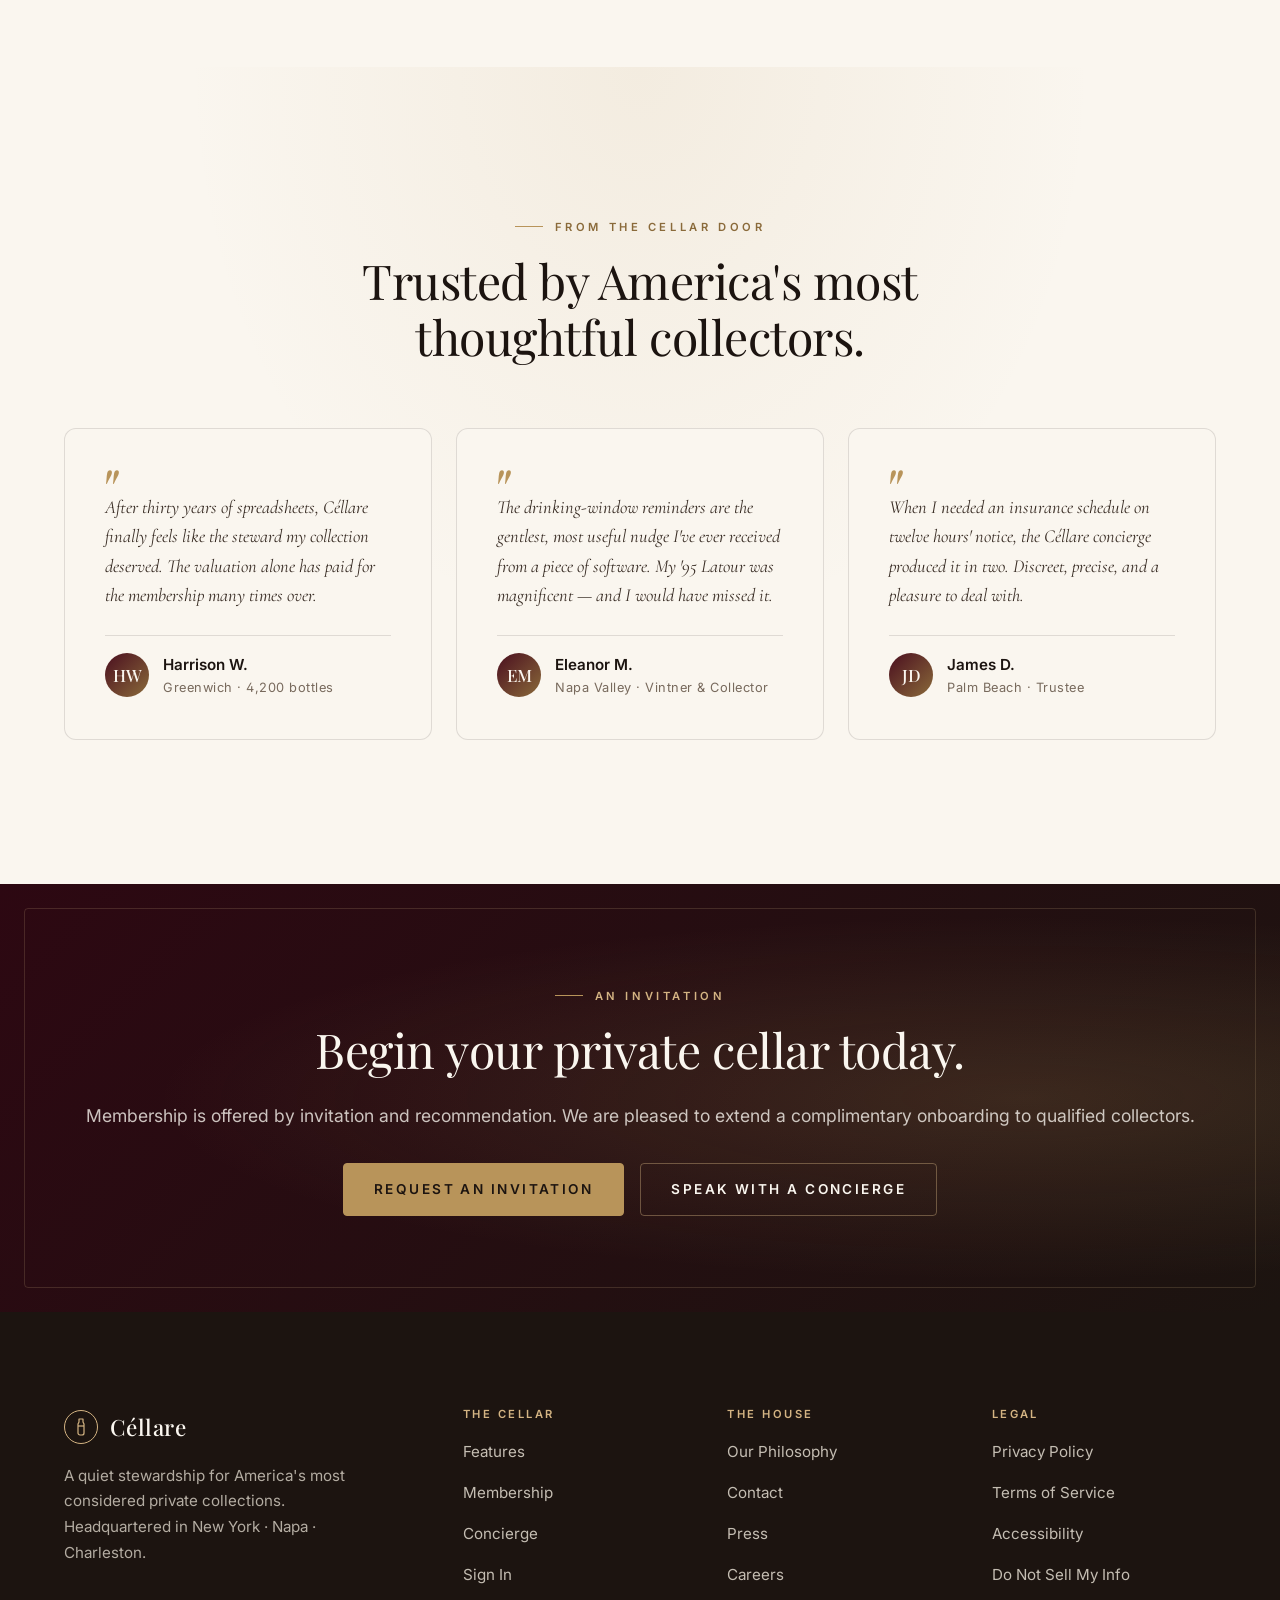
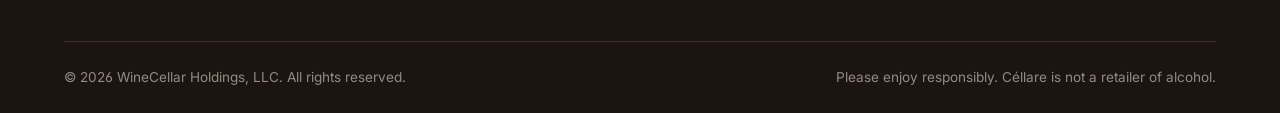
==== commit c89ea745: "Rename public brand to Céllare" ====
--- a/index.html
+++ b/index.html
@@ -3,9 +3,9 @@
 <head>
   <meta charset="utf-8" />
   <meta name="viewport" content="width=device-width, initial-scale=1" />
-  <title>WineCellar — A Private Cellar, Curated for the Connoisseur</title>
+  <title>Céllare — A Private Cellar, Curated for the Connoisseur</title>
   <meta name="description" content="The premier digital cellar for American collectors. Catalog, value, and steward your private wine collection with quiet sophistication." />
-  <meta property="og:title" content="WineCellar — A Private Cellar, Curated" />
+  <meta property="og:title" content="Céllare — A Private Cellar, Curated" />
   <meta property="og:description" content="The premier digital cellar for American collectors of fine wine." />
   <meta property="og:type" content="website" />
   <link rel="preconnect" href="https://fonts.googleapis.com" />
@@ -17,14 +17,14 @@
 
 <header class="nav">
   <div class="nav-inner">
-    <a class="brand" href="index.html" aria-label="WineCellar home">
+    <a class="brand" href="index.html" aria-label="Céllare home">
       <span class="brand-mark" aria-hidden="true">
         <svg width="14" height="18" viewBox="0 0 14 18" fill="none" xmlns="http://www.w3.org/2000/svg">
           <path d="M5 1h4v3l1 2v9a2 2 0 0 1-2 2H6a2 2 0 0 1-2-2V6l1-2V1Z" stroke="currentColor" stroke-width="1.2" stroke-linejoin="round"/>
           <path d="M4 8h6" stroke="currentColor" stroke-width="1.2"/>
         </svg>
       </span>
-      WineCellar
+      Céllare
     </a>
     <nav>
       <ul class="nav-links">
@@ -50,7 +50,7 @@
       <div class="reveal">
         <span class="eyebrow">By Invitation · Est. 2018</span>
         <h1>A private cellar,<br/><em>curated&nbsp;</em>for the discerning.</h1>
-        <p class="lede">From the first-growth Bordeaux to the rarest Burgundies, WineCellar is the quiet companion to America's most considered collections — meticulously catalogued, professionally valued, and impeccably preserved.</p>
+        <p class="lede">From the first-growth Bordeaux to the rarest Burgundies, Céllare is the quiet companion to America's most considered collections — meticulously catalogued, professionally valued, and impeccably preserved.</p>
         <div class="hero-actions">
           <a href="pricing.html" class="btn btn-primary">Request an Invitation</a>
           <a href="features.html" class="btn btn-ghost">Tour the Cellar</a>
@@ -131,7 +131,7 @@
           <svg width="22" height="22" viewBox="0 0 24 24" fill="none" stroke="currentColor" stroke-width="1.4"><path d="M3 12h4l3-7 4 14 3-7h4"/></svg>
         </div>
         <h3>Cellar Climate</h3>
-        <p>Optional sensors pair with WineCellar to monitor temperature, humidity, and vibration — alerting you the instant your environment drifts from ideal.</p>
+        <p>Optional sensors pair with Céllare to monitor temperature, humidity, and vibration — alerting you the instant your environment drifts from ideal.</p>
       </article>
       <article class="feature-card reveal">
         <div class="feature-icon" aria-hidden="true">
@@ -151,7 +151,7 @@
       <div class="reveal">
         <span class="eyebrow">A Considered Approach</span>
         <h2>Discretion is the first vintage we pour.</h2>
-        <p>WineCellar was founded on the principle that a great collection deserves quiet attention. We do not advertise our members. We do not share their holdings. We do not sell data — ever.</p>
+        <p>Céllare was founded on the principle that a great collection deserves quiet attention. We do not advertise our members. We do not share their holdings. We do not sell data — ever.</p>
         <p>Our team includes Master Sommeliers, fine-wine appraisers, and a board advised by leading auction houses. Every recommendation is offered without commission, every valuation independently sourced.</p>
         <a href="features.html" class="btn-link">The full philosophy</a>
       </div>
@@ -171,7 +171,7 @@
     </div>
     <div class="testimonial-grid">
       <article class="testimonial reveal">
-        <p class="testimonial-quote">After thirty years of spreadsheets, WineCellar finally feels like the steward my collection deserved. The valuation alone has paid for the membership many times over.</p>
+        <p class="testimonial-quote">After thirty years of spreadsheets, Céllare finally feels like the steward my collection deserved. The valuation alone has paid for the membership many times over.</p>
         <div class="testimonial-meta">
           <div class="testimonial-avatar" aria-hidden="true">HW</div>
           <div>
@@ -191,7 +191,7 @@
         </div>
       </article>
       <article class="testimonial reveal">
-        <p class="testimonial-quote">When I needed an insurance schedule on twelve hours' notice, the WineCellar concierge produced it in two. Discreet, precise, and a pleasure to deal with.</p>
+        <p class="testimonial-quote">When I needed an insurance schedule on twelve hours' notice, the Céllare concierge produced it in two. Discreet, precise, and a pleasure to deal with.</p>
         <div class="testimonial-meta">
           <div class="testimonial-avatar" aria-hidden="true">JD</div>
           <div>
@@ -228,7 +228,7 @@
           <span class="brand-mark" aria-hidden="true" style="border-color: var(--gold-light); color: var(--gold-light);">
             <svg width="14" height="18" viewBox="0 0 14 18" fill="none"><path d="M5 1h4v3l1 2v9a2 2 0 0 1-2 2H6a2 2 0 0 1-2-2V6l1-2V1Z" stroke="currentColor" stroke-width="1.2" stroke-linejoin="round"/><path d="M4 8h6" stroke="currentColor" stroke-width="1.2"/></svg>
           </span>
-          WineCellar
+          Céllare
         </a>
         <p style="margin-top: 1rem; max-width: 32ch;">A quiet stewardship for America's most considered private collections. Headquartered in New York · Napa · Charleston.</p>
       </div>
@@ -262,7 +262,7 @@
     </div>
     <div class="footer-bottom">
       <div>© <span data-year>2026</span> WineCellar Holdings, LLC. All rights reserved.</div>
-      <div>Please enjoy responsibly. WineCellar is not a retailer of alcohol.</div>
+      <div>Please enjoy responsibly. Céllare is not a retailer of alcohol.</div>
     </div>
   </div>
 </footer>
--- a/assets/css/styles.css
+++ b/assets/css/styles.css
@@ -1,5 +1,5 @@
 /* ==========================================================================
-   WineCellar — Luxury Public Pages
+   Céllare — Luxury Public Pages
    A refined, editorial design system for collectors and connoisseurs.
    ========================================================================== */
 
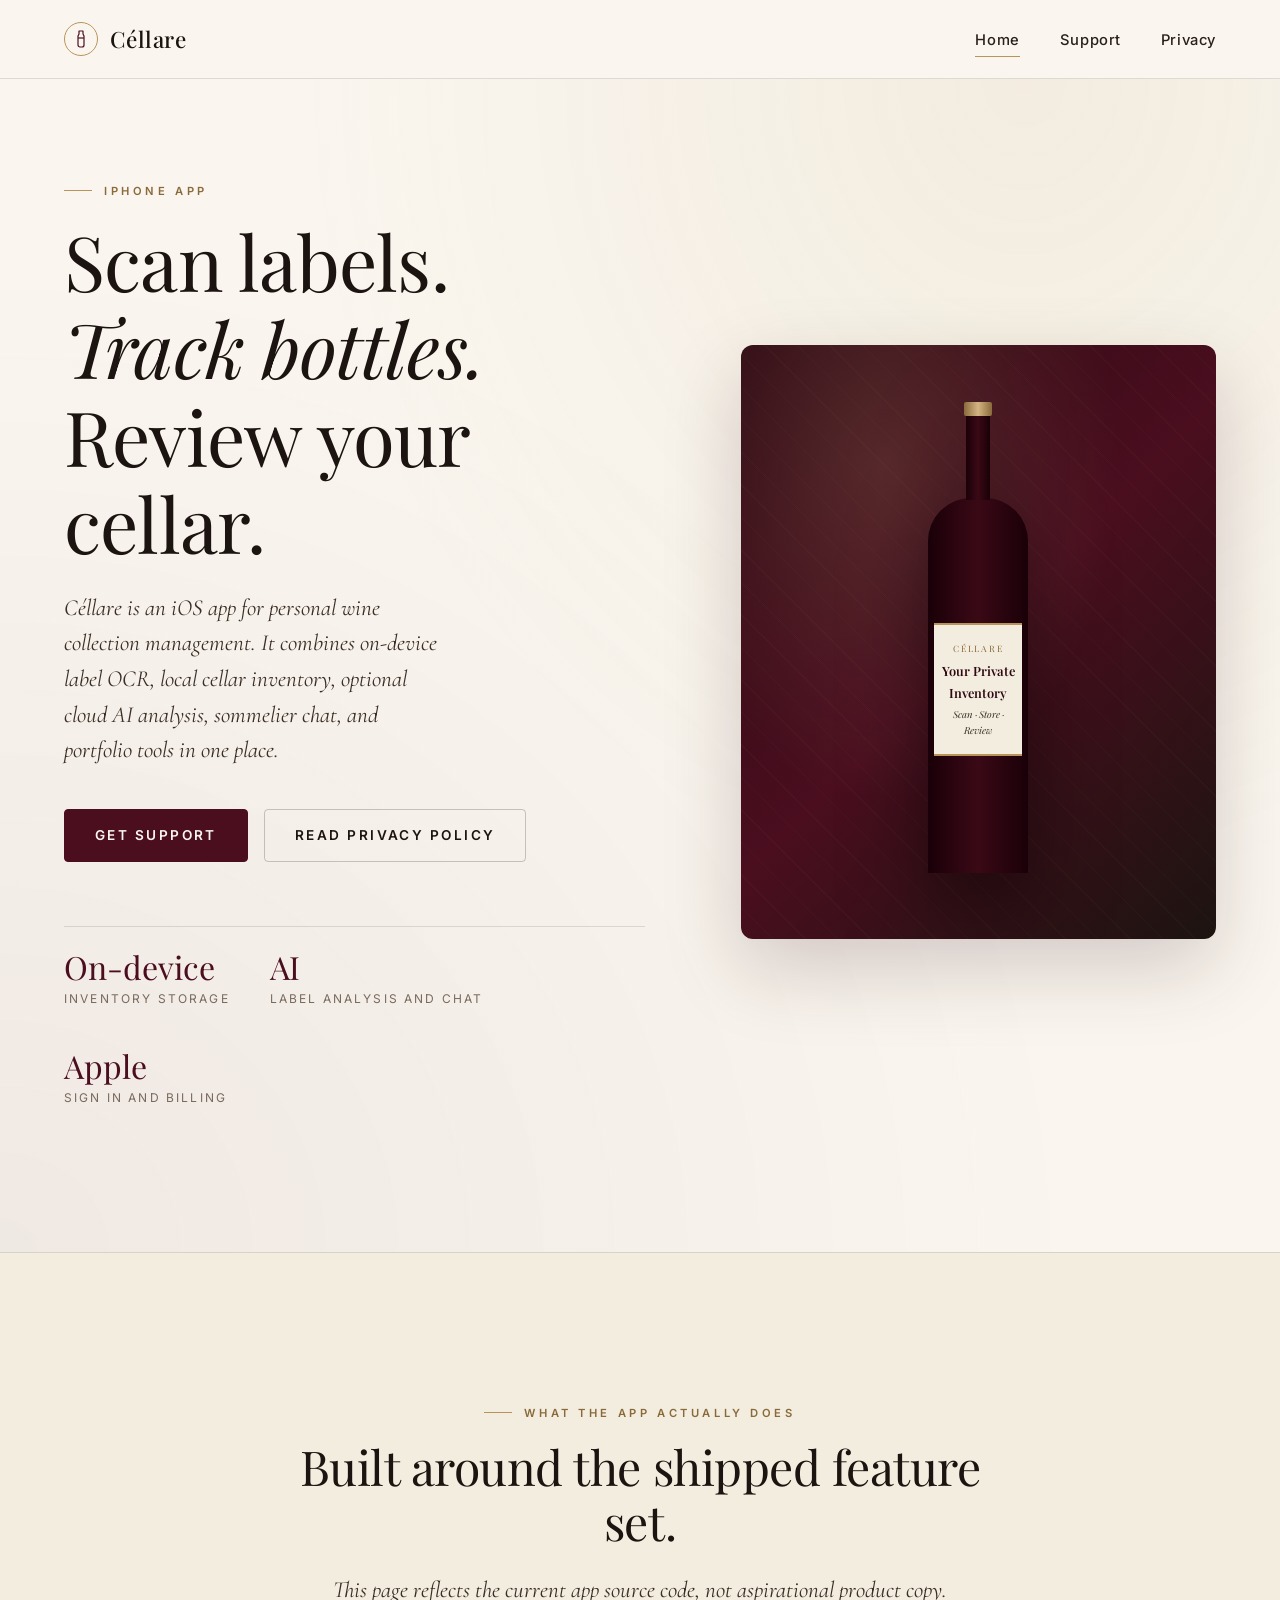
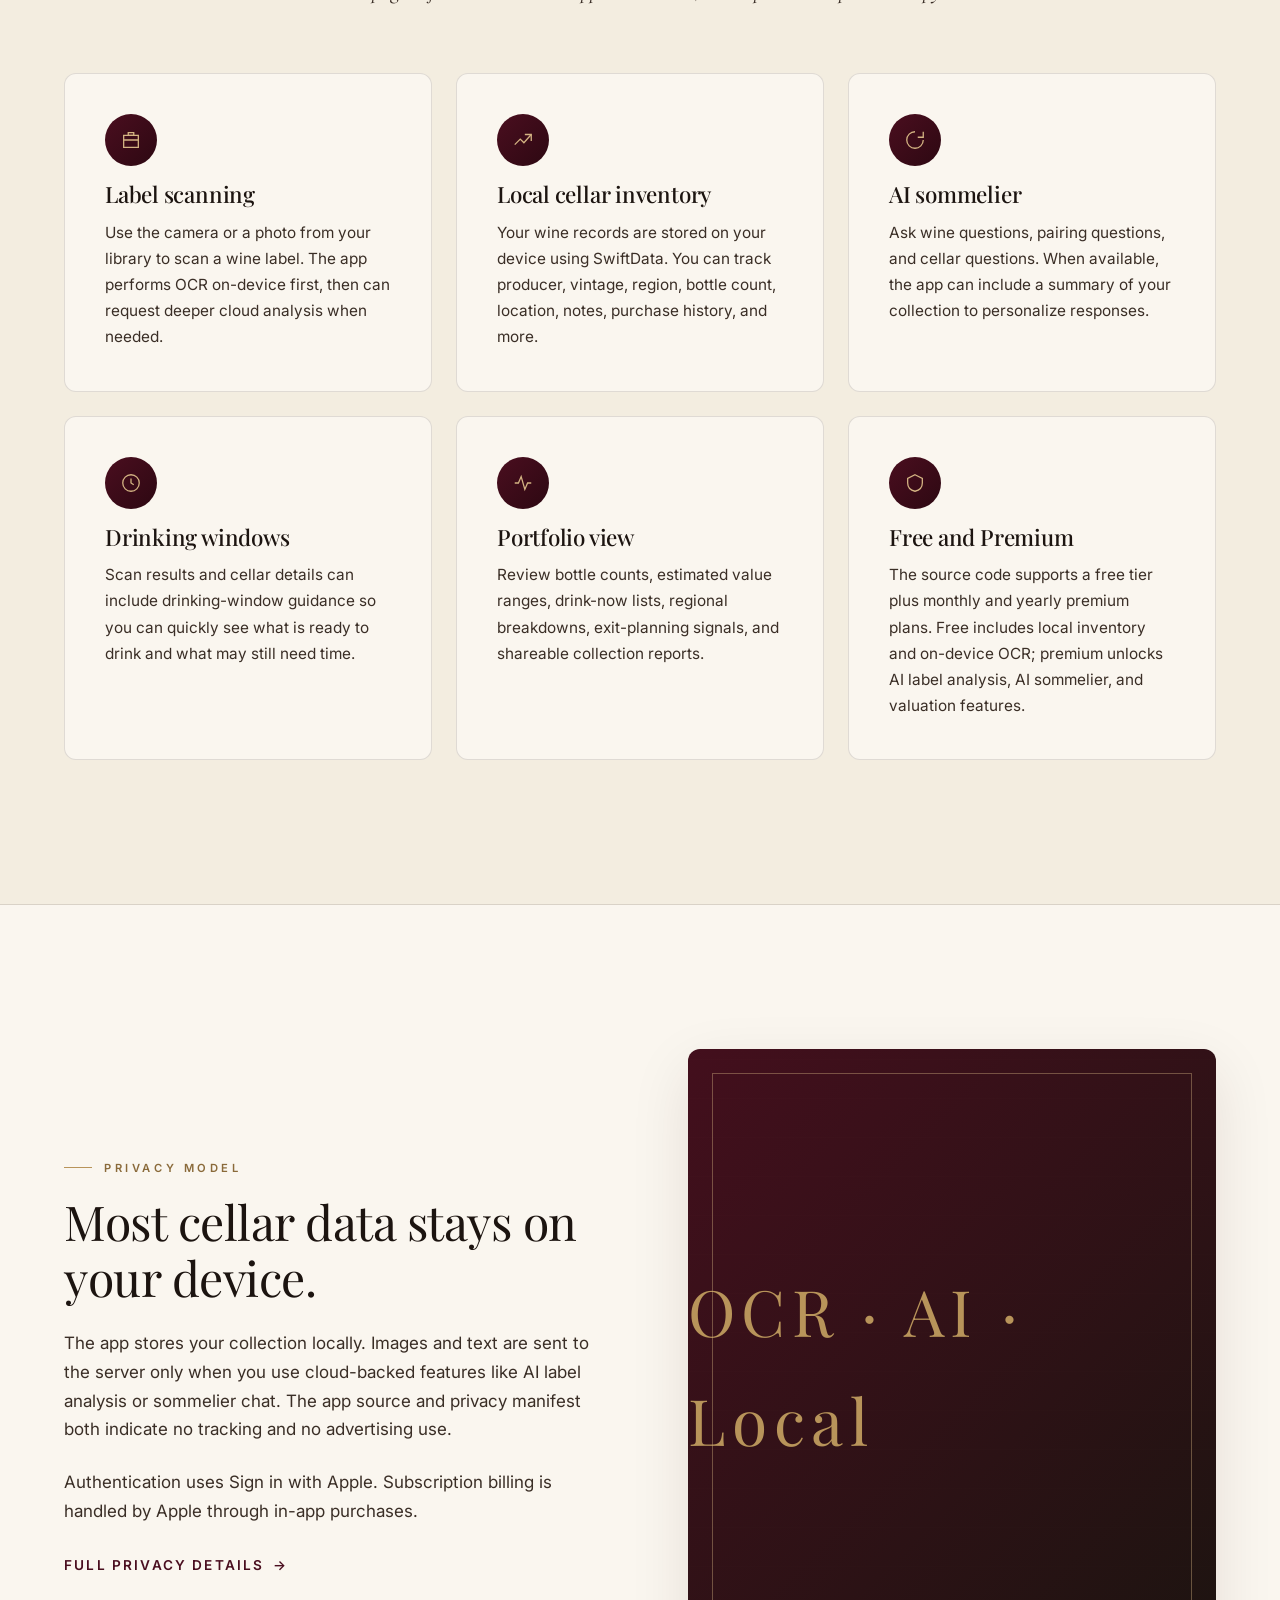
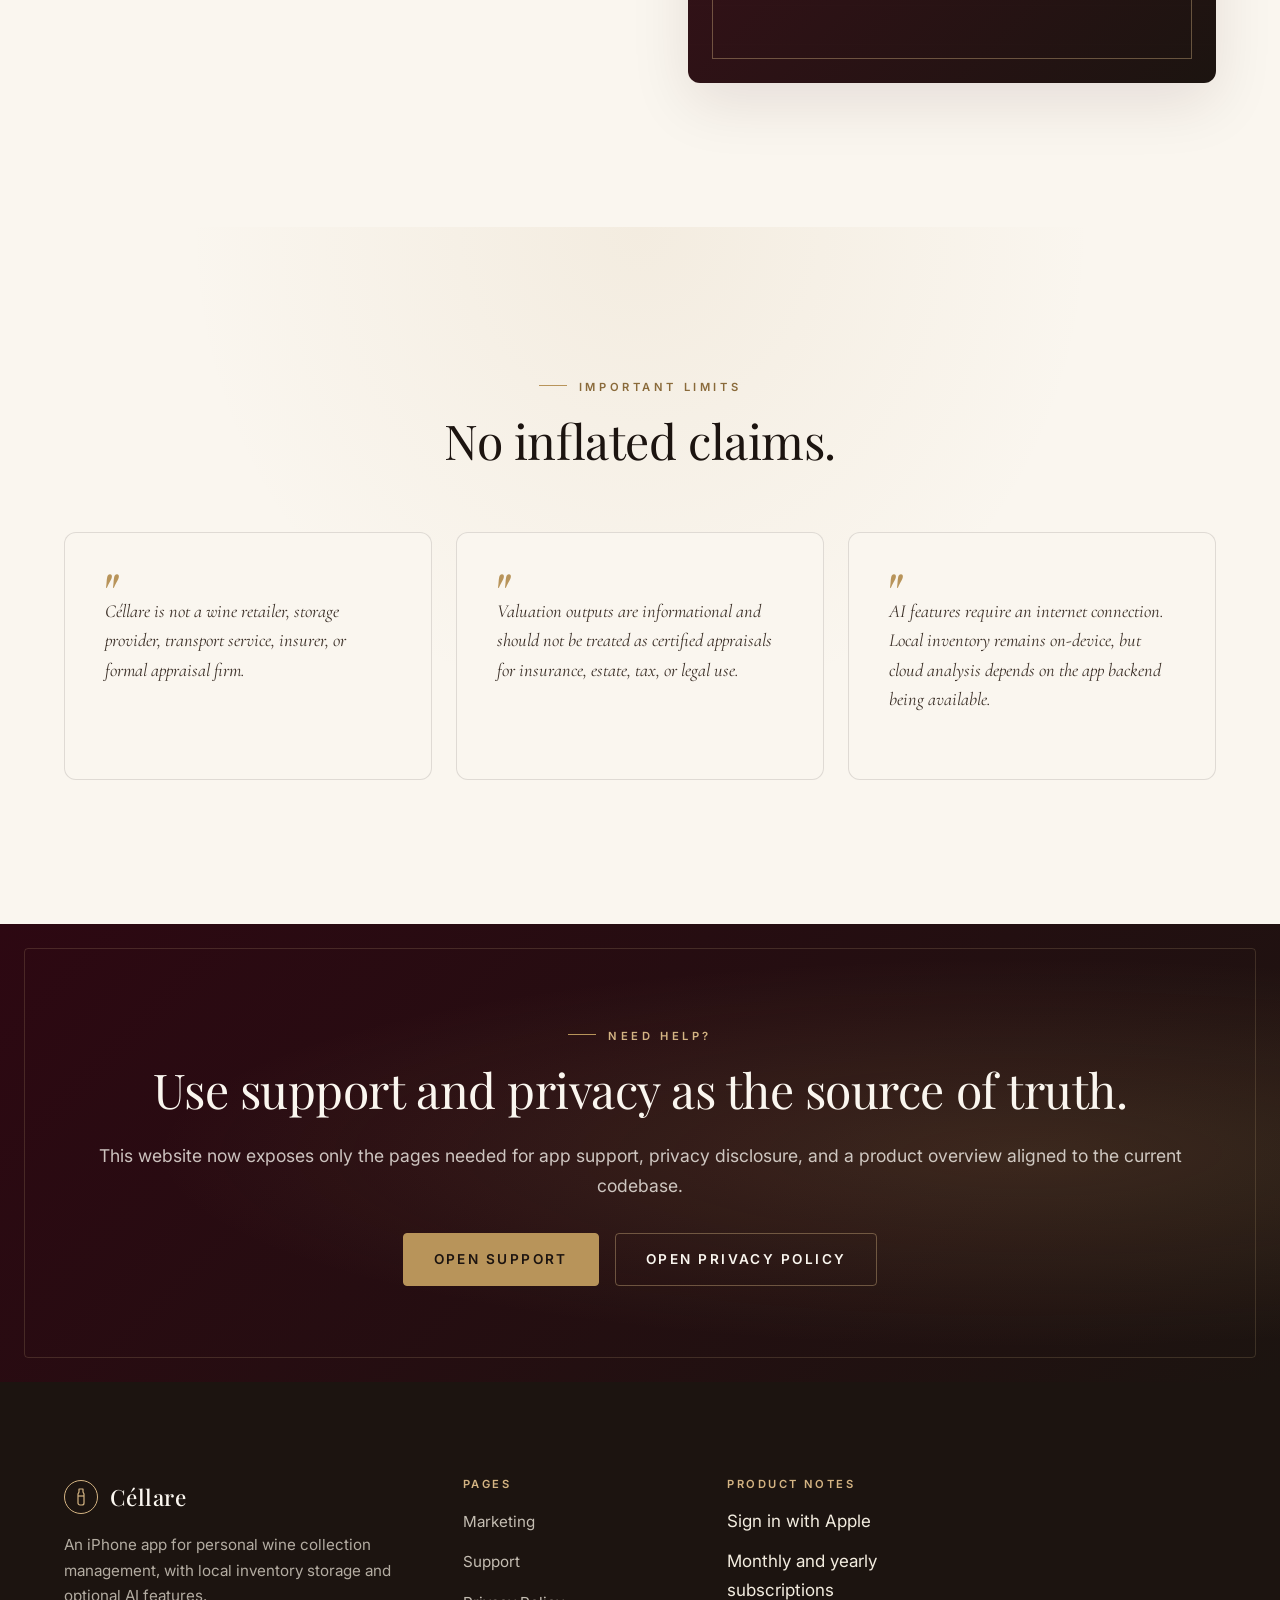
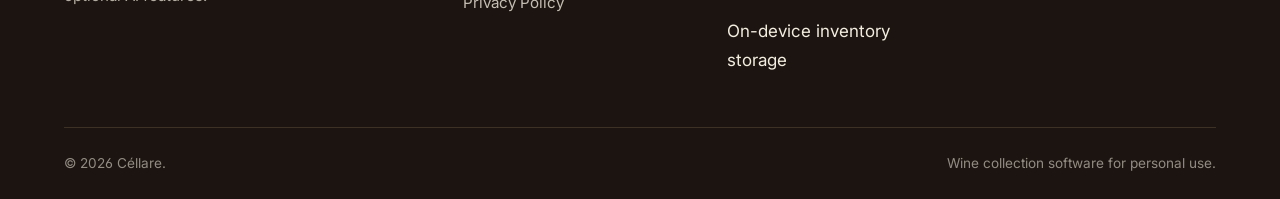
==== commit 68258a8e: "Updated pages" ====
--- a/index.html
+++ b/index.html
@@ -3,10 +3,10 @@
 <head>
   <meta charset="utf-8" />
   <meta name="viewport" content="width=device-width, initial-scale=1" />
-  <title>Céllare — A Private Cellar, Curated for the Connoisseur</title>
-  <meta name="description" content="The premier digital cellar for American collectors. Catalog, value, and steward your private wine collection with quiet sophistication." />
-  <meta property="og:title" content="Céllare — A Private Cellar, Curated" />
-  <meta property="og:description" content="The premier digital cellar for American collectors of fine wine." />
+  <title>Céllare — Scan, Track, and Review Your Wine Collection</title>
+  <meta name="description" content="Céllare helps you scan wine labels, track your collection on-device, ask an AI sommelier, and review portfolio insights." />
+  <meta property="og:title" content="Céllare — Scan, Track, and Review Your Wine Collection" />
+  <meta property="og:description" content="On-device cellar inventory with optional AI analysis, sommelier chat, and valuation tools." />
   <meta property="og:type" content="website" />
   <link rel="preconnect" href="https://fonts.googleapis.com" />
   <link rel="preconnect" href="https://fonts.gstatic.com" crossorigin />
@@ -29,10 +29,8 @@
     <nav>
       <ul class="nav-links">
         <li><a href="index.html">Home</a></li>
-        <li><a href="features.html">Features</a></li>
-        <li><a href="pricing.html">Membership</a></li>
-        <li><a href="support.html">Concierge</a></li>
-        <li><a href="#" class="btn btn-ghost">Sign In</a></li>
+        <li><a href="support.html">Support</a></li>
+        <li><a href="privacy.html">Privacy</a></li>
       </ul>
       <button class="nav-toggle" aria-expanded="false" aria-label="Open menu">
         <svg width="22" height="22" viewBox="0 0 24 24" fill="none" stroke="currentColor" stroke-width="1.6"><path d="M4 7h16M4 12h16M4 17h16"/></svg>
@@ -42,31 +40,29 @@
 </header>
 
 <main>
-
-<!-- HERO -->
 <section class="hero">
   <div class="container">
     <div class="hero-grid">
       <div class="reveal">
-        <span class="eyebrow">By Invitation · Est. 2018</span>
-        <h1>A private cellar,<br/><em>curated&nbsp;</em>for the discerning.</h1>
-        <p class="lede">From the first-growth Bordeaux to the rarest Burgundies, Céllare is the quiet companion to America's most considered collections — meticulously catalogued, professionally valued, and impeccably preserved.</p>
+        <span class="eyebrow">iPhone App</span>
+        <h1>Scan labels.<br/><em>Track bottles.</em><br/>Review your cellar.</h1>
+        <p class="lede">Céllare is an iOS app for personal wine collection management. It combines on-device label OCR, local cellar inventory, optional cloud AI analysis, sommelier chat, and portfolio tools in one place.</p>
         <div class="hero-actions">
-          <a href="pricing.html" class="btn btn-primary">Request an Invitation</a>
-          <a href="features.html" class="btn btn-ghost">Tour the Cellar</a>
+          <a href="support.html" class="btn btn-primary">Get Support</a>
+          <a href="privacy.html" class="btn btn-ghost">Read Privacy Policy</a>
         </div>
         <div class="hero-meta">
           <div class="hero-meta-item">
-            <span class="num">$2.4B</span>
-            <span class="label">Collections Stewarded</span>
+            <span class="num">On-device</span>
+            <span class="label">Inventory storage</span>
           </div>
           <div class="hero-meta-item">
-            <span class="num">38,000+</span>
-            <span class="label">Members Nationwide</span>
+            <span class="num">AI</span>
+            <span class="label">Label analysis and chat</span>
           </div>
           <div class="hero-meta-item">
-            <span class="num">1,200</span>
-            <span class="label">Estates &amp; Domaines</span>
+            <span class="num">Apple</span>
+            <span class="label">Sign in and billing</span>
           </div>
         </div>
       </div>
@@ -77,9 +73,9 @@
             <div class="bottle-shoulder"></div>
             <div class="bottle-body">
               <div class="bottle-label">
-                <div class="label-mark">Grand Cru · Reserve</div>
-                <div class="label-name">Château Margaux</div>
-                <div class="label-year">Mille Neuf Cent Quatre-Vingt-Deux</div>
+                <div class="label-mark">Céllare</div>
+                <div class="label-name">Your Private Inventory</div>
+                <div class="label-year">Scan · Store · Review</div>
               </div>
             </div>
           </div>
@@ -89,137 +85,110 @@
   </div>
 </section>
 
-<!-- FEATURES -->
 <section class="features">
   <div class="container">
     <div class="features-head reveal">
-      <span class="eyebrow">The Stewardship</span>
-      <h2>Every bottle, attended to.</h2>
-      <p class="lede">An exacting set of services designed for the collector who values both provenance and privacy.</p>
+      <span class="eyebrow">What The App Actually Does</span>
+      <h2>Built around the shipped feature set.</h2>
+      <p class="lede">This page reflects the current app source code, not aspirational product copy.</p>
     </div>
     <div class="features-grid">
       <article class="feature-card reveal">
         <div class="feature-icon" aria-hidden="true">
           <svg width="22" height="22" viewBox="0 0 24 24" fill="none" stroke="currentColor" stroke-width="1.4"><path d="M4 7h16v13H4z"/><path d="M9 4h6v3H9zM4 12h16"/></svg>
         </div>
-        <h3>Master Cataloguing</h3>
-        <p>A bottle-by-bottle ledger of your holdings — vintage, parcel, format, provenance — captured in moments via photograph or import from leading cellar specialists.</p>
+        <h3>Label scanning</h3>
+        <p>Use the camera or a photo from your library to scan a wine label. The app performs OCR on-device first, then can request deeper cloud analysis when needed.</p>
       </article>
       <article class="feature-card reveal">
         <div class="feature-icon" aria-hidden="true">
           <svg width="22" height="22" viewBox="0 0 24 24" fill="none" stroke="currentColor" stroke-width="1.4"><path d="M3 17l6-6 4 4 8-9"/><path d="M14 6h7v7"/></svg>
         </div>
-        <h3>Live Valuation</h3>
-        <p>Real-time market pricing drawn from international auction houses and merchant indices — your collection's worth, refreshed before your morning coffee.</p>
-      </article>
-      <article class="feature-card reveal">
+        <h3>Local cellar inventory</h3>
+        <p>Your wine records are stored on your device using SwiftData. You can track producer, vintage, region, bottle count, location, notes, purchase history, and more.</p>
+      </article>
+      <article class="feature-card reveal">
+        <div class="feature-icon" aria-hidden="true">
+          <svg width="22" height="22" viewBox="0 0 24 24" fill="none" stroke="currentColor" stroke-width="1.4"><path d="M21 12a9 9 0 1 1-9-9"/><path d="M21 3v6h-6"/></svg>
+        </div>
+        <h3>AI sommelier</h3>
+        <p>Ask wine questions, pairing questions, and cellar questions. When available, the app can include a summary of your collection to personalize responses.</p>
+      </article>
+      <article class="feature-card reveal">
+        <div class="feature-icon" aria-hidden="true">
+          <svg width="22" height="22" viewBox="0 0 24 24" fill="none" stroke="currentColor" stroke-width="1.4"><circle cx="12" cy="12" r="9"/><path d="M12 7v5l3 2"/></svg>
+        </div>
+        <h3>Drinking windows</h3>
+        <p>Scan results and cellar details can include drinking-window guidance so you can quickly see what is ready to drink and what may still need time.</p>
+      </article>
+      <article class="feature-card reveal">
+        <div class="feature-icon" aria-hidden="true">
+          <svg width="22" height="22" viewBox="0 0 24 24" fill="none" stroke="currentColor" stroke-width="1.4"><path d="M3 12h4l3-7 4 14 3-7h4"/></svg>
+        </div>
+        <h3>Portfolio view</h3>
+        <p>Review bottle counts, estimated value ranges, drink-now lists, regional breakdowns, exit-planning signals, and shareable collection reports.</p>
+      </article>
+      <article class="feature-card reveal" id="premium">
         <div class="feature-icon" aria-hidden="true">
           <svg width="22" height="22" viewBox="0 0 24 24" fill="none" stroke="currentColor" stroke-width="1.4"><path d="M12 3l8 4v5c0 5-3.5 8-8 9-4.5-1-8-4-8-9V7l8-4z"/></svg>
         </div>
-        <h3>Provenance Vault</h3>
-        <p>Bank-grade encryption protects every certificate, receipt, and chain-of-custody document. Insurance-ready exports prepared at a moment's notice.</p>
-      </article>
-      <article class="feature-card reveal">
-        <div class="feature-icon" aria-hidden="true">
-          <svg width="22" height="22" viewBox="0 0 24 24" fill="none" stroke="currentColor" stroke-width="1.4"><circle cx="12" cy="12" r="9"/><path d="M12 7v5l3 2"/></svg>
-        </div>
-        <h3>Drinking Windows</h3>
-        <p>Sommelier-curated maturity guidance for every bottle, paired with discrete reminders so a 1990 Pétrus is never forgotten on its peak.</p>
-      </article>
-      <article class="feature-card reveal">
-        <div class="feature-icon" aria-hidden="true">
-          <svg width="22" height="22" viewBox="0 0 24 24" fill="none" stroke="currentColor" stroke-width="1.4"><path d="M3 12h4l3-7 4 14 3-7h4"/></svg>
-        </div>
-        <h3>Cellar Climate</h3>
-        <p>Optional sensors pair with Céllare to monitor temperature, humidity, and vibration — alerting you the instant your environment drifts from ideal.</p>
-      </article>
-      <article class="feature-card reveal">
-        <div class="feature-icon" aria-hidden="true">
-          <svg width="22" height="22" viewBox="0 0 24 24" fill="none" stroke="currentColor" stroke-width="1.4"><path d="M21 12a9 9 0 1 1-9-9"/><path d="M21 3v6h-6"/></svg>
-        </div>
-        <h3>Estate Transfer</h3>
-        <p>Generational planning made graceful. Designate heirs, arrange charitable bequests, and prepare clean records for trusts and estates.</p>
-      </article>
-    </div>
-  </div>
-</section>
-
-<!-- EDITORIAL SPLIT -->
+        <h3>Free and Premium</h3>
+        <p>The source code supports a free tier plus monthly and yearly premium plans. Free includes local inventory and on-device OCR; premium unlocks AI label analysis, AI sommelier, and valuation features.</p>
+      </article>
+    </div>
+  </div>
+</section>
+
 <section>
   <div class="container">
     <div class="split">
       <div class="reveal">
-        <span class="eyebrow">A Considered Approach</span>
-        <h2>Discretion is the first vintage we pour.</h2>
-        <p>Céllare was founded on the principle that a great collection deserves quiet attention. We do not advertise our members. We do not share their holdings. We do not sell data — ever.</p>
-        <p>Our team includes Master Sommeliers, fine-wine appraisers, and a board advised by leading auction houses. Every recommendation is offered without commission, every valuation independently sourced.</p>
-        <a href="features.html" class="btn-link">The full philosophy</a>
+        <span class="eyebrow">Privacy Model</span>
+        <h2>Most cellar data stays on your device.</h2>
+        <p>The app stores your collection locally. Images and text are sent to the server only when you use cloud-backed features like AI label analysis or sommelier chat. The app source and privacy manifest both indicate no tracking and no advertising use.</p>
+        <p>Authentication uses Sign in with Apple. Subscription billing is handled by Apple through in-app purchases.</p>
+        <a href="privacy.html" class="btn-link">Full privacy details</a>
       </div>
       <div class="split-image reveal" aria-hidden="true">
-        <div class="ornament">W·C</div>
-      </div>
-    </div>
-  </div>
-</section>
-
-<!-- TESTIMONIALS -->
+        <div class="ornament">OCR · AI · Local</div>
+      </div>
+    </div>
+  </div>
+</section>
+
 <section class="testimonials">
   <div class="container">
     <div class="features-head reveal">
-      <span class="eyebrow">From the Cellar Door</span>
-      <h2>Trusted by America's most thoughtful collectors.</h2>
+      <span class="eyebrow">Important Limits</span>
+      <h2>No inflated claims.</h2>
     </div>
     <div class="testimonial-grid">
       <article class="testimonial reveal">
-        <p class="testimonial-quote">After thirty years of spreadsheets, Céllare finally feels like the steward my collection deserved. The valuation alone has paid for the membership many times over.</p>
-        <div class="testimonial-meta">
-          <div class="testimonial-avatar" aria-hidden="true">HW</div>
-          <div>
-            <div class="testimonial-name">Harrison W.</div>
-            <div class="testimonial-role">Greenwich · 4,200 bottles</div>
-          </div>
-        </div>
+        <p class="testimonial-quote">Céllare is not a wine retailer, storage provider, transport service, insurer, or formal appraisal firm.</p>
       </article>
       <article class="testimonial reveal">
-        <p class="testimonial-quote">The drinking-window reminders are the gentlest, most useful nudge I've ever received from a piece of software. My '95 Latour was magnificent — and I would have missed it.</p>
-        <div class="testimonial-meta">
-          <div class="testimonial-avatar" aria-hidden="true">EM</div>
-          <div>
-            <div class="testimonial-name">Eleanor M.</div>
-            <div class="testimonial-role">Napa Valley · Vintner &amp; Collector</div>
-          </div>
-        </div>
+        <p class="testimonial-quote">Valuation outputs are informational and should not be treated as certified appraisals for insurance, estate, tax, or legal use.</p>
       </article>
       <article class="testimonial reveal">
-        <p class="testimonial-quote">When I needed an insurance schedule on twelve hours' notice, the Céllare concierge produced it in two. Discreet, precise, and a pleasure to deal with.</p>
-        <div class="testimonial-meta">
-          <div class="testimonial-avatar" aria-hidden="true">JD</div>
-          <div>
-            <div class="testimonial-name">James D.</div>
-            <div class="testimonial-role">Palm Beach · Trustee</div>
-          </div>
-        </div>
-      </article>
-    </div>
-  </div>
-</section>
-
-<!-- CTA STRIP -->
+        <p class="testimonial-quote">AI features require an internet connection. Local inventory remains on-device, but cloud analysis depends on the app backend being available.</p>
+      </article>
+    </div>
+  </div>
+</section>
+
 <section class="cta-strip">
   <div class="container reveal">
-    <span class="eyebrow">An Invitation</span>
-    <h2>Begin your private cellar today.</h2>
-    <p>Membership is offered by invitation and recommendation. We are pleased to extend a complimentary onboarding to qualified collectors.</p>
+    <span class="eyebrow">Need Help?</span>
+    <h2>Use support and privacy as the source of truth.</h2>
+    <p>This website now exposes only the pages needed for app support, privacy disclosure, and a product overview aligned to the current codebase.</p>
     <div style="margin-top: 2rem; display: flex; gap: 1rem; justify-content: center; flex-wrap: wrap;">
-      <a href="pricing.html" class="btn btn-primary">Request an Invitation</a>
-      <a href="support.html" class="btn btn-ghost" style="color: var(--ivory); border-color: rgba(212,180,131,0.4);">Speak with a Concierge</a>
-    </div>
-  </div>
-</section>
-
+      <a href="support.html" class="btn btn-primary">Open Support</a>
+      <a href="privacy.html" class="btn btn-ghost" style="color: var(--ivory); border-color: rgba(212,180,131,0.4);">Open Privacy Policy</a>
+    </div>
+  </div>
+</section>
 </main>
 
-<!-- FOOTER -->
 <footer class="footer">
   <div class="container">
     <div class="footer-grid">
@@ -230,39 +199,14 @@
           </span>
           Céllare
         </a>
-        <p style="margin-top: 1rem; max-width: 32ch;">A quiet stewardship for America's most considered private collections. Headquartered in New York · Napa · Charleston.</p>
-      </div>
-      <div>
-        <h4>The Cellar</h4>
-        <ul>
-          <li><a href="features.html">Features</a></li>
-          <li><a href="pricing.html">Membership</a></li>
-          <li><a href="support.html">Concierge</a></li>
-          <li><a href="#">Sign In</a></li>
-        </ul>
-      </div>
-      <div>
-        <h4>The House</h4>
-        <ul>
-          <li><a href="index.html#about">Our Philosophy</a></li>
-          <li><a href="support.html">Contact</a></li>
-          <li><a href="#">Press</a></li>
-          <li><a href="#">Careers</a></li>
-        </ul>
-      </div>
-      <div>
-        <h4>Legal</h4>
-        <ul>
-          <li><a href="privacy.html">Privacy Policy</a></li>
-          <li><a href="terms.html">Terms of Service</a></li>
-          <li><a href="#">Accessibility</a></li>
-          <li><a href="#">Do Not Sell My Info</a></li>
-        </ul>
-      </div>
+        <p style="margin-top: 1rem; max-width: 34ch;">An iPhone app for personal wine collection management, with local inventory storage and optional AI features.</p>
+      </div>
+      <div><h4>Pages</h4><ul><li><a href="index.html">Marketing</a></li><li><a href="support.html">Support</a></li><li><a href="privacy.html">Privacy Policy</a></li></ul></div>
+      <div><h4>Product Notes</h4><ul><li>Sign in with Apple</li><li>Monthly and yearly subscriptions</li><li>On-device inventory storage</li></ul></div>
     </div>
     <div class="footer-bottom">
-      <div>© <span data-year>2026</span> WineCellar Holdings, LLC. All rights reserved.</div>
-      <div>Please enjoy responsibly. Céllare is not a retailer of alcohol.</div>
+      <div>© <span data-year>2026</span> Céllare.</div>
+      <div>Wine collection software for personal use.</div>
     </div>
   </div>
 </footer>
--- a/assets/css/styles.css
+++ b/assets/css/styles.css
@@ -714,6 +714,60 @@
 .legal-body li { margin-bottom: 8px; }
 
 /* Support / Help --------------------------------------------------------- */
+.legal-shell {
+  padding: var(--space-2xl) 0;
+}
+.legal-nav {
+  position: sticky;
+  top: 110px;
+  font-size: 0.9rem;
+}
+.legal-nav h4 {
+  font-family: var(--font-sans);
+  font-size: 0.7rem;
+  letter-spacing: 0.2em;
+  text-transform: uppercase;
+  color: var(--muted);
+  margin-bottom: var(--space-sm);
+}
+.legal-nav ul {
+  list-style: none;
+  padding: 0;
+  margin: 0;
+}
+.legal-nav li { margin-bottom: 10px; }
+.legal-nav a { color: var(--slate); }
+.legal-nav a:hover { color: var(--burgundy); }
+
+.support-grid {
+  display: grid;
+  grid-template-columns: repeat(2, 1fr);
+  gap: var(--space-md);
+  margin-top: var(--space-lg);
+}
+.support-card {
+  background: var(--ivory);
+  border: 1px solid var(--border);
+  border-radius: var(--radius-lg);
+  padding: var(--space-lg);
+  box-shadow: var(--shadow-soft);
+}
+.support-card h3 {
+  font-size: 1.2rem;
+  margin-bottom: 10px;
+}
+.support-card p {
+  color: var(--slate);
+  margin: 0;
+}
+.faq-section {
+  padding-top: 0;
+}
+.faq-list {
+  max-width: 920px;
+  margin: 0 auto;
+}
+
 .support-search {
   max-width: 640px;
   margin: var(--space-lg) auto 0;
@@ -860,10 +914,10 @@
 @media (max-width: 960px) {
   section { padding: var(--space-2xl) 0; }
   .hero-grid, .split, .legal-grid { grid-template-columns: 1fr; gap: var(--space-xl); }
-  .features-grid, .testimonial-grid, .pricing-grid, .help-grid, .footer-grid {
+  .features-grid, .testimonial-grid, .pricing-grid, .help-grid, .footer-grid, .support-grid {
     grid-template-columns: 1fr;
   }
-  .toc { position: static; }
+  .toc, .legal-nav { position: static; }
   .tier-featured { transform: none; }
   .tier-featured:hover { transform: translateY(-4px); }
   .footer-grid { gap: var(--space-md); }
